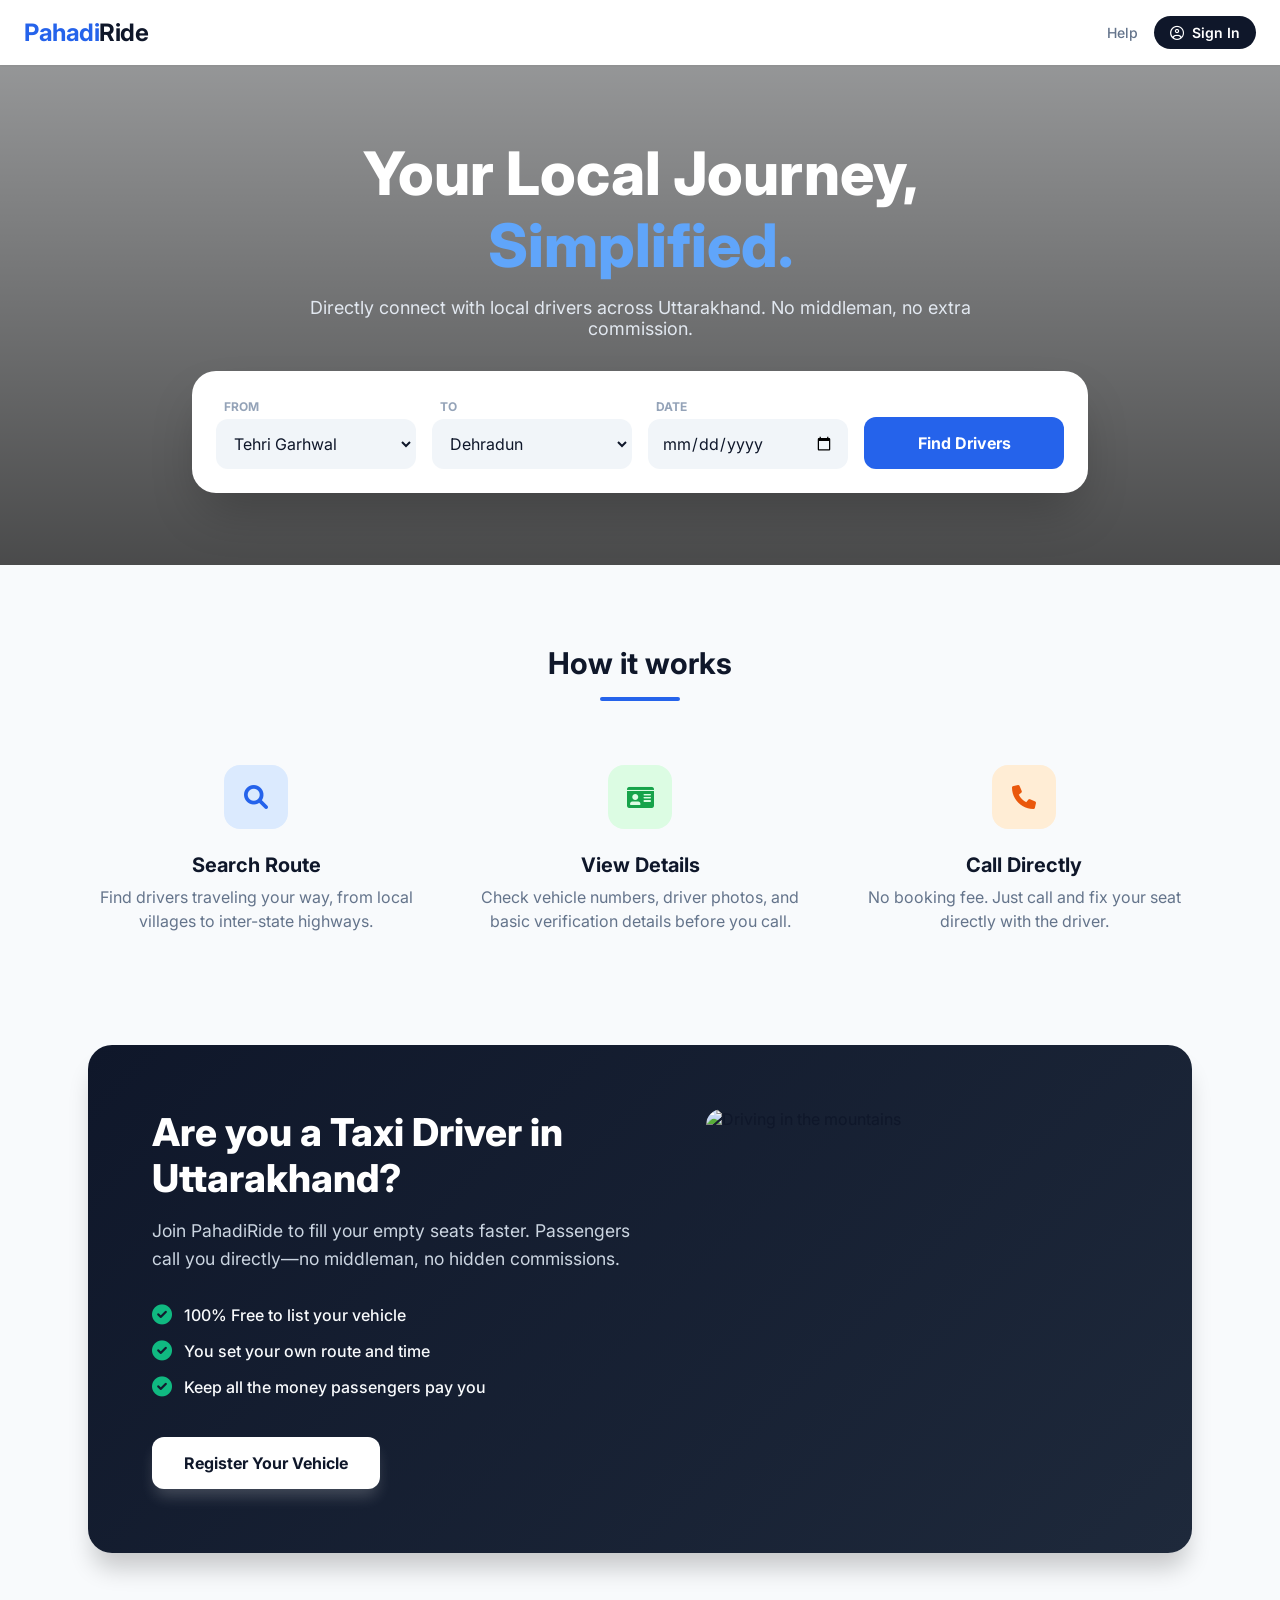
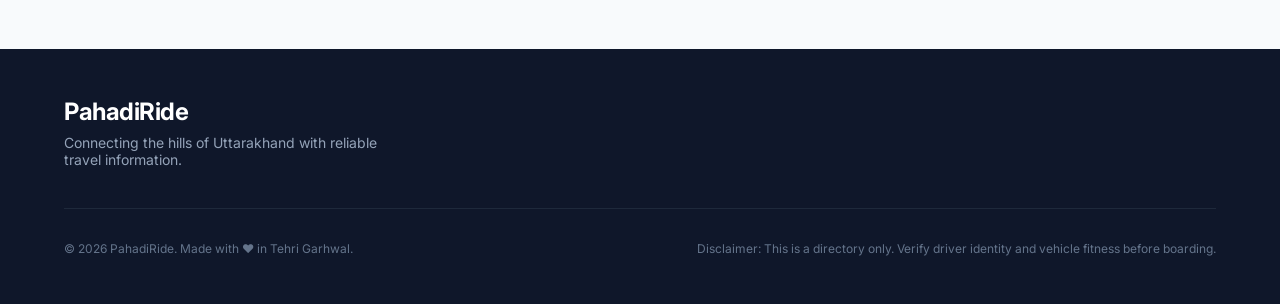
==== index.html @ 7ced111c "Fix HTML encoding issues in index.html" ====
<!DOCTYPE html>
<html lang="en">
<head>
    <meta charset="UTF-8">
    <meta name="viewport" content="width=device-width, initial-scale=1.0">
    <title>PahadiRide | Uttarakhand Local Taxi Directory</title>
    <link rel="stylesheet" href="style.css">
    <link href="https://cdnjs.cloudflare.com/ajax/libs/font-awesome/6.0.0/css/all.min.css" rel="stylesheet">
    <link rel="manifest" href="manifest.json">
<meta name="theme-color" content="#2563eb">
    <script src="script.js" defer></script>
</head>
<body>

    <nav class="navbar">
        <div class="logo">Pahadi<span>Ride</span></div>
        <div class="nav-links">
            <a href="help.html" class="help-link">Help</a>
            <button class="sign-in-btn" onclick="window.location.href='signin.html'">
    <i class="fa-regular fa-user-circle"></i> Sign In
</button>
        </div>
    </nav>

    <header class="hero">
        <div class="hero-overlay"></div>
        <div class="hero-content">
            <h1>Your Local Journey, <br><span class="highlight">Simplified.</span></h1>
            <p>Directly connect with local drivers across Uttarakhand. No middleman, no extra commission.</p>
            
            <form action="search.html" method="GET" class="booking-box">
                <div class="input-group">
                    <label>From</label>
                    <select name="from" required>
                        <option value="Tehri Garhwal">Tehri Garhwal</option>
                        <option value="Dehradun">Dehradun</option>
                        <option value="Rishikesh">Rishikesh</option>
                    </select>
                </div>
                <div class="input-group">
                    <label>To</label>
                    <select name="to" required>
                        <option value="Dehradun">Dehradun</option>
                        <option value="Delhi (NCR)">Delhi (NCR)</option>
                        <option value="Srinagar">Srinagar</option>
                        <option value="Haridwar">Haridwar</option>
                    </select>
                </div>
                <div class="input-group">
                    <label>Date</label>
                    <input type="date" name="date" required>
                </div>
                <button type="submit" class="proceed-btn">Find Drivers</button>
            </form>
        </div>
    </header>

    <section class="how-it-works">
        <div class="section-title">
            <h2>How it works</h2>
            <div class="underline"></div>
        </div>
        <div class="features-grid">
            <div class="feature-card">
                <div class="icon-box icon-blue"><i class="fa-solid fa-magnifying-glass"></i></div>
                <h3>Search Route</h3>
                <p>Find drivers traveling your way, from local villages to inter-state highways.</p>
            </div>
            <div class="feature-card">
                <div class="icon-box icon-green"><i class="fa-solid fa-id-card"></i></div>
                <h3>View Details</h3>
                <p>Check vehicle numbers, driver photos, and basic verification details before you call.</p>
            </div>
            <div class="feature-card">
                <div class="icon-box icon-orange"><i class="fa-solid fa-phone"></i></div>
                <h3>Call Directly</h3>
                <p>No booking fee. Just call and fix your seat directly with the driver.</p>
            </div>
        </div>
    </section>
    <section class="driver-cta">
        <div class="cta-container">
            <div class="cta-content">
                <h2>Are you a Taxi Driver in Uttarakhand?</h2>
                <p>Join PahadiRide to fill your empty seats faster. Passengers call you directly—no middleman, no hidden commissions.</p>
                
                <ul class="cta-benefits">
                    <li><i class="fa-solid fa-circle-check"></i> 100% Free to list your vehicle</li>
                    <li><i class="fa-solid fa-circle-check"></i> You set your own route and time</li>
                    <li><i class="fa-solid fa-circle-check"></i> Keep all the money passengers pay you</li>
                </ul>

                <button class="proceed-btn cta-btn" onclick="window.location.href='signup.html?type=driver'">
                    Register Your Vehicle
                </button>
            </div>
            
            <div class="cta-image-wrapper">
                <img src="bolero.png.jpeg" alt="Driving in the mountains" class="cta-image">
            </div>
        </div>
    </section>

    <footer class="footer">
        <div class="footer-top">
            <div class="footer-brand">
                <div class="logo">PahadiRide</div>
                <p>Connecting the hills of Uttarakhand with reliable travel information.</p>
            </div>
        </div>
        <div class="footer-bottom">
            <p>&copy; 2026 PahadiRide. Made with ❤️ in Tehri Garhwal.</p>
            <p>Disclaimer: This is a directory only. Verify driver identity and vehicle fitness before boarding.</p>
        </div>
    </footer>

</body>
</html>
---- style.css ----
@import url('https://fonts.googleapis.com/css2?family=Inter:wght@400;500;600;700;800&display=swap');

:root {
    --primary-blue: #2563eb;
    --primary-blue-hover: #1d4ed8;
    --text-dark: #0f172a;
    --text-light: #64748b;
    --bg-light: #f8fafc;
    --white: #ffffff;
}

* { margin: 0; padding: 0; box-sizing: border-box; font-family: 'Inter', sans-serif; }
body { background-color: var(--bg-light); color: var(--text-dark); min-height: 100vh; display: flex; flex-direction: column; }
a { text-decoration: none; }

/* NAVBAR */
.navbar { display: flex; justify-content: space-between; align-items: center; padding: 1rem 1.5rem; background-color: var(--white); box-shadow: 0 1px 2px rgba(0,0,0,0.05); position: sticky; top: 0; z-index: 50; }
.logo { font-size: 1.5rem; font-weight: 700; color: var(--primary-blue); letter-spacing: -0.5px; }
.logo span { color: var(--text-dark); }
.nav-links { display: flex; align-items: center; gap: 1rem; }
.help-link { font-size: 0.875rem; font-weight: 500; color: var(--text-light); transition: color 0.3s; }
.help-link:hover { color: var(--primary-blue); }
.sign-in-btn { display: flex; align-items: center; gap: 0.5rem; background-color: var(--text-dark); color: var(--white); padding: 0.5rem 1rem; border-radius: 999px; font-size: 0.875rem; font-weight: 600; border: none; cursor: pointer; }

/* HERO SECTION */
.hero { position: relative; height: 500px; display: flex; align-items: center; justify-content: center; overflow: hidden; background: url('https://images.unsplash.com/photo-1626621341517-bbf3d9990a23?auto=format&fit=crop&q=80&w=1600') center/cover no-repeat; }
.hero-overlay { position: absolute; inset: 0; background: linear-gradient(to bottom, rgba(0,0,0,0.4), rgba(0,0,0,0.7)); }
.hero-content { position: relative; z-index: 10; text-align: center; padding: 0 1.5rem; width: 100%; }
.hero h1 { font-size: clamp(2.5rem, 5vw, 3.75rem); font-weight: 800; color: var(--white); margin-bottom: 1rem; line-height: 1.2; }
.highlight { color: #60a5fa; }
.hero p { font-size: 1.125rem; color: #e2e8f0; max-width: 42rem; margin: 0 auto 2rem auto; }

/* BOOKING BOX */
.booking-box { background: var(--white); padding: 1.5rem; border-radius: 1.5rem; box-shadow: 0 25px 50px -12px rgba(0,0,0,0.25); max-width: 56rem; margin: 0 auto; display: grid; grid-template-columns: 1fr; gap: 1rem; align-items: end; }
@media (min-width: 768px) { .booking-box { grid-template-columns: repeat(4, 1fr); } }
.input-group { text-align: left; }
.input-group label { font-size: 0.75rem; font-weight: 700; text-transform: uppercase; color: #94a3b8; margin-left: 0.5rem; }
.input-group select, .input-group input { width: 100%; margin-top: 0.25rem; padding: 0.75rem; background-color: #f1f5f9; border-radius: 0.75rem; border: 2px solid transparent; font-size: 1rem; color: var(--text-dark); outline: none; }
.input-group select:focus, .input-group input:focus { border-color: var(--primary-blue); }
.proceed-btn { width: 100%; background-color: var(--primary-blue); color: var(--white); height: 52px; border-radius: 0.75rem; font-weight: 700; font-size: 1rem; border: none; cursor: pointer; transition: background-color 0.3s; }
.proceed-btn:hover { background-color: var(--primary-blue-hover); }

/* ABOUT SECTION */
.how-it-works { padding: 5rem 1.5rem; max-width: 72rem; margin: 0 auto; }
.section-title { text-align: center; margin-bottom: 4rem; }
.section-title h2 { font-size: 1.875rem; font-weight: 700; margin-bottom: 1rem; }
.underline { height: 4px; width: 5rem; background-color: var(--primary-blue); margin: 0 auto; border-radius: 999px; }
.features-grid { display: grid; grid-template-columns: 1fr; gap: 3rem; }
@media (min-width: 768px) { .features-grid { grid-template-columns: repeat(3, 1fr); } }
.feature-card { text-align: center; }
.icon-box { width: 4rem; height: 4rem; border-radius: 1rem; display: flex; align-items: center; justify-content: center; margin: 0 auto 1.5rem auto; font-size: 1.5rem; }
.icon-blue { background-color: #dbeafe; color: var(--primary-blue); }
.icon-green { background-color: #dcfce3; color: #16a34a; }
.icon-orange { background-color: #ffedd5; color: #ea580c; }
.feature-card h3 { font-weight: 700; font-size: 1.25rem; margin-bottom: 0.5rem; }
.feature-card p { color: var(--text-light); line-height: 1.5; }

/* FOOTER */
.footer { background-color: var(--text-dark); color: var(--white); padding: 3rem 1.5rem; }
.footer-top { max-width: 72rem; margin: 0 auto; display: flex; flex-direction: column; align-items: center; gap: 2rem; border-bottom: 1px solid #1e293b; padding-bottom: 2.5rem; }
@media (min-width: 768px) { .footer-top { flex-direction: row; justify-content: space-between; } }
.footer-brand .logo { color: var(--white); margin-bottom: 0.5rem; }
.footer-brand p { color: #94a3b8; font-size: 0.875rem; max-width: 20rem; }
.footer-bottom { max-width: 72rem; margin: 2rem auto 0 auto; display: flex; flex-direction: column; text-align: center; gap: 1rem; font-size: 0.75rem; color: #64748b; }
@media (min-width: 768px) { .footer-bottom { flex-direction: row; justify-content: space-between; text-align: left; } }

/* =========================================
   SEARCH PAGE & DRIVER CARDS STYLES
   ========================================= */
.compact-search { background-color: var(--text-dark); padding: 2rem 1.5rem; }
.compact-box { box-shadow: none; padding: 1rem; max-width: 64rem; }
.results-container { max-width: 64rem; margin: 0 auto; padding: 3rem 1.5rem; min-height: 50vh; width: 100%; }
.results-header { margin-bottom: 2rem; }
.results-header h2 { font-size: 1.5rem; font-weight: 700; }
.results-header span { color: var(--text-light); font-weight: 400; font-size: 1.1rem; }
.results-header p { color: var(--text-light); margin-top: 0.25rem; }
.results-grid { display: grid; grid-template-columns: 1fr; gap: 1.5rem; }
@media (min-width: 768px) { .results-grid { grid-template-columns: repeat(2, 1fr); } }

/* DRIVER CARD */
.driver-card { background: var(--white); border-radius: 1rem; border: 1px solid #e2e8f0; overflow: hidden; transition: box-shadow 0.3s, transform 0.3s; }
.driver-card:hover { box-shadow: 0 10px 25px -5px rgba(0,0,0,0.1); transform: translateY(-2px); }
.card-header { padding: 1.25rem; border-bottom: 1px solid #f1f5f9; }
.driver-profile { display: flex; align-items: center; gap: 1rem; }
.driver-avatar { width: 3rem; height: 3rem; background-color: #dbeafe; color: var(--primary-blue); border-radius: 50%; display: flex; align-items: center; justify-content: center; font-size: 1.25rem; }
.driver-avatar.bg-gray { background-color: #f1f5f9; color: #94a3b8; }
.driver-name { font-size: 1.1rem; font-weight: 700; display: flex; align-items: center; gap: 0.5rem; flex-wrap: wrap; }
.badge-verified { font-size: 0.7rem; background-color: #dcfce3; color: #16a34a; padding: 0.2rem 0.5rem; border-radius: 999px; font-weight: 600; display: inline-flex; align-items: center; gap: 0.2rem; }
.driver-vehicle { font-size: 0.85rem; color: var(--text-light); margin-top: 0.2rem; }
.card-body { padding: 1.25rem; background-color: #fafaf9; }
.route-info { position: relative; padding-left: 0.5rem; }
.route-point { display: flex; align-items: center; gap: 0.75rem; font-weight: 500; font-size: 0.95rem; }
.route-line { height: 1.5rem; border-left: 2px dashed #cbd5e1; margin-left: 0.3rem; margin-top: 0.2rem; margin-bottom: 0.2rem; }
.text-blue { color: var(--primary-blue); }
.text-green { color: #16a34a; }
.trip-details { display: flex; gap: 1.5rem; margin-top: 1.25rem; padding-top: 1.25rem; border-top: 1px solid #e2e8f0; font-size: 0.85rem; color: var(--text-light); }
.card-footer { padding: 1.25rem; display: flex; justify-content: space-between; align-items: center; background: var(--white); }
.price { font-size: 0.85rem; color: var(--text-light); }
.price .amount { font-size: 1.25rem; font-weight: 800; color: var(--text-dark); }
.action-buttons { display: flex; gap: 0.5rem; }
.btn-whatsapp, .btn-call { padding: 0.6rem 1rem; border-radius: 0.5rem; font-weight: 600; font-size: 0.85rem; border: none; cursor: pointer; display: flex; align-items: center; gap: 0.4rem; }
.btn-whatsapp { background-color: #25d366; color: white; }
.btn-call { background-color: var(--text-dark); color: white; }
.full-width { width: 100%; justify-content: center; }/* =========================================
   AUTH PAGES (SIGN IN / SIGN UP)
   ========================================= */

.bg-gray {
    background-color: #f1f5f9;
}

.auth-container {
    display: flex;
    align-items: center;
    justify-content: center;
    min-height: calc(100vh - 70px); /* Subtracts navbar height */
    padding: 2rem 1.5rem;
}

.auth-card {
    background: var(--white);
    width: 100%;
    max-width: 28rem;
    padding: 2.5rem;
    border-radius: 1.5rem;
    box-shadow: 0 20px 25px -5px rgba(0, 0, 0, 0.1), 0 8px 10px -6px rgba(0, 0, 0, 0.1);
}

.auth-header {
    text-align: center;
    margin-bottom: 2rem;
}

.auth-header h2 {
    font-size: 1.75rem;
    font-weight: 800;
    color: var(--text-dark);
    margin-bottom: 0.5rem;
}

.auth-header p {
    color: var(--text-light);
    font-size: 0.95rem;
}

.auth-form {
    display: flex;
    flex-direction: column;
    gap: 1.25rem;
}

.auth-form .input-group input {
    background-color: var(--white);
    border: 1px solid #cbd5e1;
    margin-top: 0.5rem;
}

.auth-options {
    display: flex;
    justify-content: space-between;
    align-items: center;
    font-size: 0.85rem;
    margin-top: -0.5rem;
}

.remember-me {
    display: flex;
    align-items: center;
    gap: 0.5rem;
    color: var(--text-light);
    cursor: pointer;
}

.forgot-password {
    color: var(--primary-blue);
    font-weight: 600;
    transition: color 0.2s;
}

.forgot-password:hover {
    color: var(--primary-blue-hover);
}

.auth-btn {
    margin-top: 1rem;
}

.auth-footer {
    margin-top: 2rem;
    text-align: center;
    font-size: 0.9rem;
    color: var(--text-light);
}

.auth-footer a {
    color: var(--primary-blue);
    font-weight: 700;
    margin-left: 0.25rem;
}/* =========================================
   DRIVER DASHBOARD STYLES
   ========================================= */

.dashboard-container {
    max-width: 48rem;
    margin: 0 auto;
    padding: 2rem 1.5rem;
    min-height: calc(100vh - 70px);
}

.dashboard-header {
    margin-bottom: 2rem;
}

.dashboard-profile {
    margin-bottom: 1.5rem;
}

/* Status Card & Toggle Switch */
.status-card {
    background: var(--white);
    padding: 1.25rem;
    border-radius: 1rem;
    display: flex;
    justify-content: space-between;
    align-items: center;
    border: 1px solid #e2e8f0;
}

.status-info h3 {
    font-size: 1.1rem;
    font-weight: 800;
    margin-bottom: 0.2rem;
}

.status-info p {
    font-size: 0.85rem;
    color: var(--text-light);
}

/* The Switch CSS */
.switch {
    position: relative;
    display: inline-block;
    width: 60px;
    height: 34px;
}
.switch input { opacity: 0; width: 0; height: 0; }
.slider {
    position: absolute; cursor: pointer;
    top: 0; left: 0; right: 0; bottom: 0;
    background-color: #cbd5e1;
    transition: .4s;
}
.slider:before {
    position: absolute; content: "";
    height: 26px; width: 26px;
    left: 4px; bottom: 4px;
    background-color: white;
    transition: .4s;
}
input:checked + .slider { background-color: #16a34a; }
input:focus + .slider { box-shadow: 0 0 1px #16a34a; }
input:checked + .slider:before { transform: translateX(26px); }
.slider.round { border-radius: 34px; }
.slider.round:before { border-radius: 50%; }

/* Dashboard Form Card */
.dashboard-card {
    background: var(--white);
    border-radius: 1rem;
    border: 1px solid #e2e8f0;
    overflow: hidden;
}

.dashboard-form {
    display: flex;
    flex-direction: column;
    gap: 1.25rem;
}

.form-row {
    display: grid;
    grid-template-columns: 1fr;
    gap: 1.25rem;
}

@media (min-width: 768px) {
    .form-row {
        grid-template-columns: 1fr 1fr;
    }
}

.dashboard-form .input-group input,
.dashboard-form .input-group select {
    background-color: var(--white);
    border: 1px solid #cbd5e1;
}

.update-btn {
    margin-top: 0.5rem;
}

/* Success Toast */
.success-toast {
    background-color: #dcfce3;
    color: #16a34a;
    padding: 1rem;
    border-radius: 0.75rem;
    font-weight: 600;
    display: flex;
    align-items: center;
    gap: 0.5rem;
    font-size: 0.9rem;
    border: 1px solid #bbf7d0;
}/* =========================================
   DRIVER CALL TO ACTION (CTA) SECTION
   ========================================= */

.driver-cta {
    padding: 2rem 1.5rem 6rem 1.5rem;
    max-width: 72rem;
    margin: 0 auto;
}

.cta-container {
    background: linear-gradient(135deg, var(--text-dark), #1e293b);
    border-radius: 1.5rem;
    padding: 3rem 2rem;
    display: grid;
    grid-template-columns: 1fr;
    gap: 3rem;
    align-items: center;
    box-shadow: 0 20px 25px -5px rgba(0, 0, 0, 0.2);
}

@media (min-width: 768px) {
    .cta-container {
        grid-template-columns: 1.2fr 1fr;
        padding: 4rem;
    }
}

.cta-content {
    color: var(--white);
}

.cta-content h2 {
    font-size: clamp(1.8rem, 3vw, 2.5rem);
    font-weight: 800;
    margin-bottom: 1rem;
    line-height: 1.2;
}

.cta-content p {
    color: #cbd5e1;
    font-size: 1.1rem;
    margin-bottom: 2rem;
    line-height: 1.6;
}

.cta-benefits {
    list-style: none;
    margin-bottom: 2.5rem;
}

.cta-benefits li {
    display: flex;
    align-items: center;
    gap: 0.75rem;
    margin-bottom: 1rem;
    font-weight: 500;
    color: #f8fafc;
}

.cta-benefits li i {
    color: #10b981; /* Green checkmark */
    font-size: 1.25rem;
}

.cta-btn {
    width: auto;
    padding: 0 2rem;
    background-color: var(--white);
    color: var(--text-dark);
    box-shadow: 0 10px 15px -3px rgba(255, 255, 255, 0.2);
}

.cta-btn:hover {
    background-color: #f1f5f9;
}

.cta-image-wrapper {
    border-radius: 1rem;
    overflow: hidden;
    height: 100%;
    min-height: 250px;
}

.cta-image {
    width: 100%;
    height: 100%;
    object-fit: cover;
    display: block;
}/* =========================================
   SIGN UP PAGE SPECIFIC STYLES
   ========================================= */

.signup-card {
    max-width: 36rem; /* Slightly wider than the sign-in card */
}

.form-section-title {
    font-size: 0.85rem;
    font-weight: 800;
    text-transform: uppercase;
    color: var(--primary-blue);
    margin-top: 1rem;
    margin-bottom: -0.5rem;
    border-bottom: 1px solid #e2e8f0;
    padding-bottom: 0.25rem;
}/* =========================================
   ACCOUNT CREATION STYLES (TOGGLE)
   ========================================= */

.account-type-toggle {
    display: flex;
    gap: 1rem;
    margin-bottom: 1.5rem;
}

.type-btn {
    flex: 1;
    padding: 0.85rem;
    background: var(--bg-light);
    border: 2px solid transparent;
    border-radius: 0.75rem;
    font-weight: 600;
    font-size: 0.95rem;
    color: var(--text-light);
    cursor: pointer;
    display: flex;
    align-items: center;
    justify-content: center;
    gap: 0.5rem;
    transition: all 0.3s ease;
}

.type-btn i {
    font-size: 1.1rem;
}

.type-btn:hover {
    background: #e2e8f0;
}

.type-btn.active {
    background: #dbeafe;
    color: var(--primary-blue);
    border-color: var(--primary-blue);
    box-shadow: 0 4px 6px -1px rgba(37, 99, 235, 0.1);
}

.driver-extra-fields {
    display: none; /* Hidden via CSS initially */
    flex-direction: column;
    gap: 1.25rem;
    margin-top: 0.5rem;
    padding-top: 1.5rem;
    border-top: 1px dashed #cbd5e1;
}/* =========================================
   HELP & FAQ SECTION STYLES
   ========================================= */

.help-container {
    max-width: 48rem;
    margin: 0 auto;
    padding: 3rem 1.5rem;
    min-height: calc(100vh - 70px);
}

.help-header {
    text-align: center;
    margin-bottom: 3rem;
}

.help-header h1 {
    font-size: 2rem;
    font-weight: 800;
    color: var(--text-dark);
    margin-bottom: 0.5rem;
}

.help-header p {
    color: var(--text-light);
    font-size: 1.1rem;
}

.faq-section {
    margin-bottom: 3rem;
}

.faq-category {
    display: flex;
    align-items: center;
    gap: 1rem;
    margin-bottom: 1.5rem;
}

.faq-category h2 {
    font-size: 1.5rem;
    font-weight: 700;
}

.mt-2 {
    margin-top: 2rem;
}

/* Accordion Styles */
.faq-list {
    display: flex;
    flex-direction: column;
    gap: 1rem;
}

.faq-item {
    background: var(--white);
    border: 1px solid #cbd5e1;
    border-radius: 1rem;
    overflow: hidden;
    transition: all 0.3s ease;
}

.faq-item[open] {
    border-color: var(--primary-blue);
    box-shadow: 0 4px 6px -1px rgba(37, 99, 235, 0.1);
}

.faq-item summary {
    padding: 1.25rem;
    font-weight: 600;
    font-size: 1.05rem;
    cursor: pointer;
    list-style: none; /* Hides default arrow in some browsers */
    display: flex;
    justify-content: space-between;
    align-items: center;
}

/* Custom Arrow for the dropdown */
.faq-item summary::after {
    content: '\f078'; /* FontAwesome down arrow */
    font-family: 'Font Awesome 6 Free';
    font-weight: 900;
    color: var(--text-light);
    transition: transform 0.3s ease;
}

.faq-item[open] summary::after {
    transform: rotate(180deg);
    color: var(--primary-blue);
}

/* Hiding the default webkit marker */
.faq-item summary::-webkit-details-marker {
    display: none;
}

.faq-answer {
    padding: 0 1.25rem 1.25rem 1.25rem;
    color: var(--text-light);
    line-height: 1.6;
    border-top: 1px dashed #e2e8f0;
    margin-top: 0.5rem;
    padding-top: 1rem;
}

/* Contact Support Box */
.contact-support {
    background: #e0f2fe; /* Light blue */
    padding: 2rem;
    border-radius: 1.5rem;
    text-align: center;
    margin-top: 4rem;
}

.contact-support h3 {
    font-size: 1.25rem;
    font-weight: 700;
    color: #0369a1; /* Dark blue */
    margin-bottom: 0.5rem;
}

.contact-support p {
    color: #0c4a6e;
    margin-bottom: 1.5rem;
}

.support-btn {
    width: auto;
    padding: 0 2rem;
    background-color: #25d366; /* WhatsApp Green */
    box-shadow: 0 10px 15px -3px rgba(37, 211, 102, 0.3);
}

.support-btn:hover {
    background-color: #1ebc59;
}/* =========================================
   MOBILE OPTIMIZATION (SMARTPHONES)
   ========================================= */

@media (max-width: 768px) {
    /* 1. Navbar Adjustments - Prevent squishing */
    .navbar {
        padding: 1rem;
        flex-wrap: wrap; /* Allows the menu to drop below the logo */
    }
    .nav-links {
        width: 100%;
        justify-content: space-between;
        margin-top: 0.75rem;
        padding-top: 0.75rem;
        border-top: 1px solid #f1f5f9;
    }

    /* 2. Hero Section - Fit the screen better */
    .hero {
        height: auto;
        min-height: 85vh;
        padding: 2rem 0;
    }
    .hero h1 {
        font-size: 2.2rem;
        margin-top: 1rem;
    }
    .hero p {
        font-size: 1rem;
        margin-bottom: 1.5rem;
    }
    
    /* 3. Booking Box - Bigger touch targets for thumbs */
    .booking-box {
        padding: 1.25rem;
        gap: 0.75rem;
        border-radius: 1rem;
    }
    .input-group select, 
    .input-group input {
        padding: 0.85rem;
        font-size: 16px; /* 16px prevents mobile browsers from auto-zooming */
    }
    
    /* 4. Auth & Dashboard Cards - Add breathing room */
    .auth-card, .dashboard-container, .help-container {
        padding: 1.5rem;
        border-radius: 1rem;
    }
    
    /* 5. Driver Cards - Stack buttons side-by-side perfectly */
    .card-footer {
        flex-direction: column;
        gap: 1rem;
        align-items: flex-start;
    }
    .action-buttons {
        width: 100%;
        display: grid;
        grid-template-columns: 1fr 1fr;
    }
    .btn-whatsapp, .btn-call {
        justify-content: center;
        padding: 0.75rem;
    }
    
    /* 6. Driver CTA Banner - Center align on small screens */
    .cta-container {
        padding: 2rem 1.5rem;
        text-align: center;
    }
    .cta-benefits li {
        justify-content: center;
    }
    .cta-btn {
        width: 100%;
    }
}
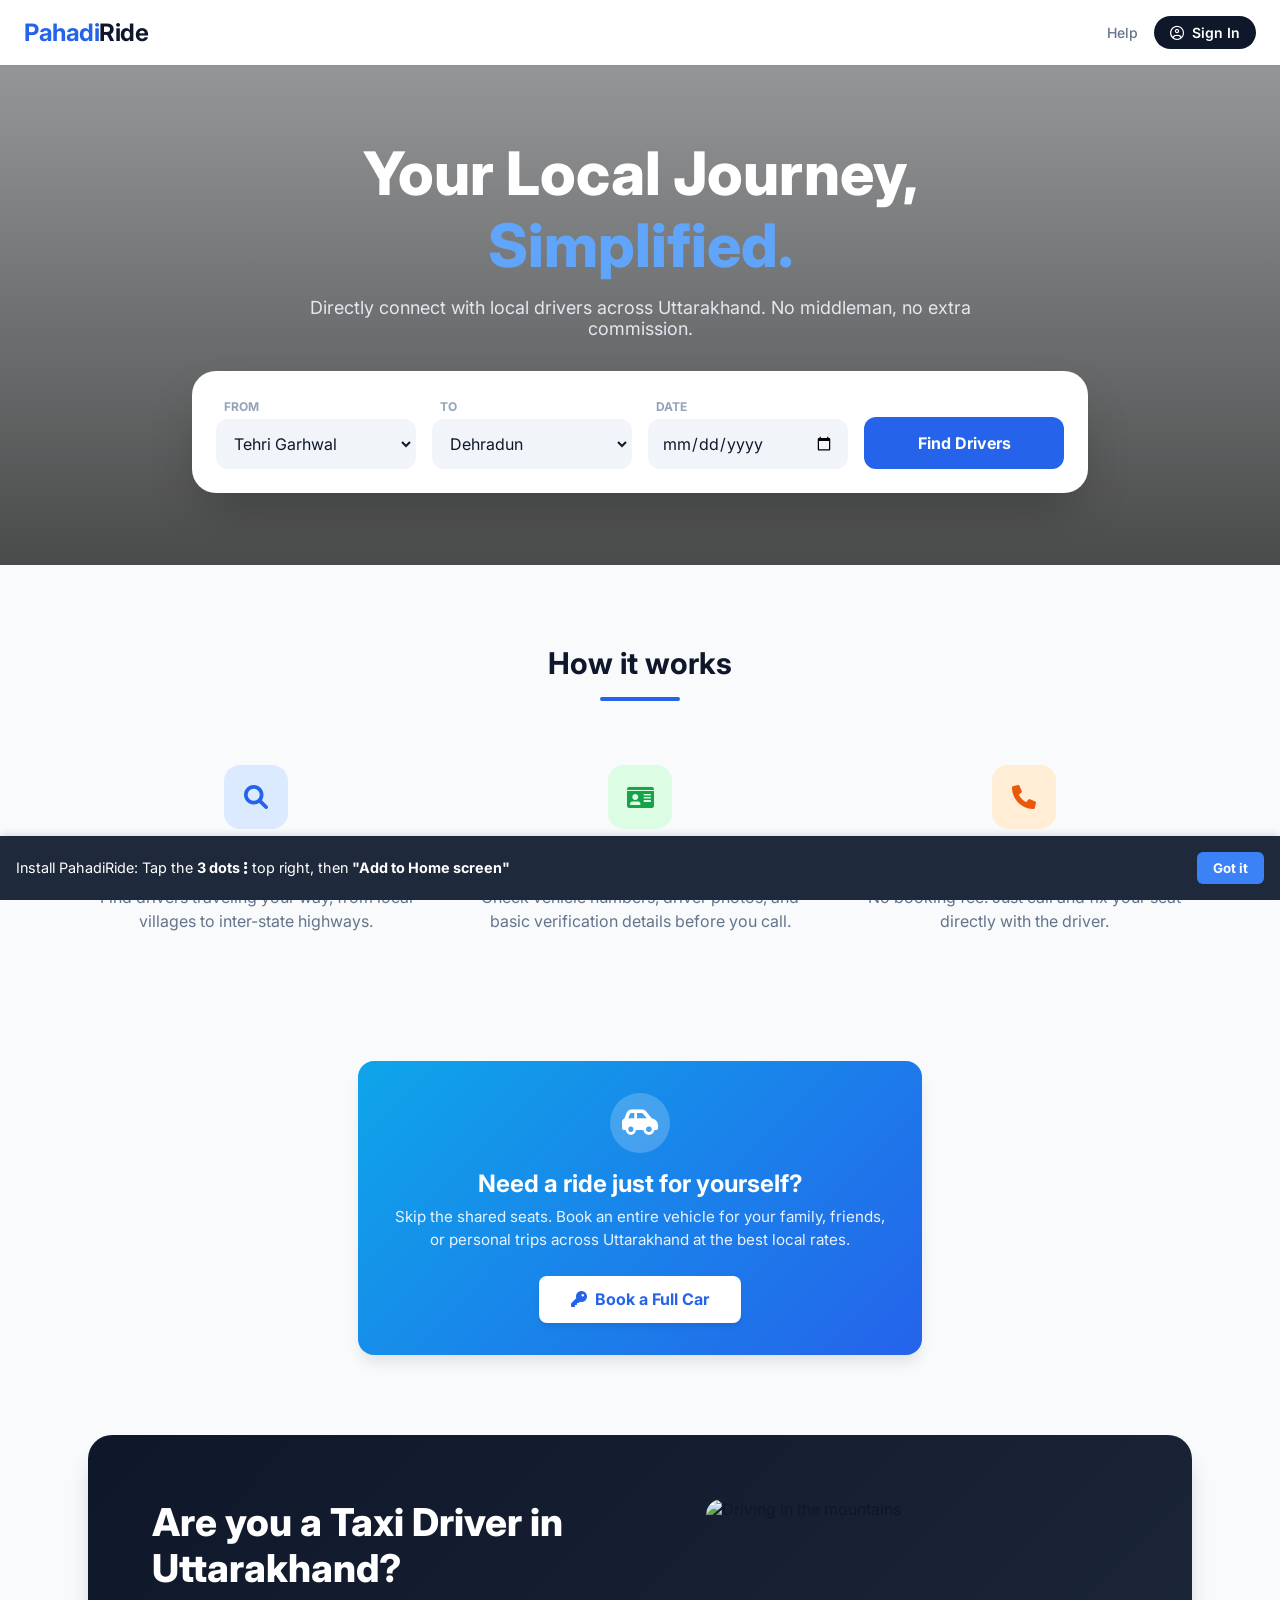
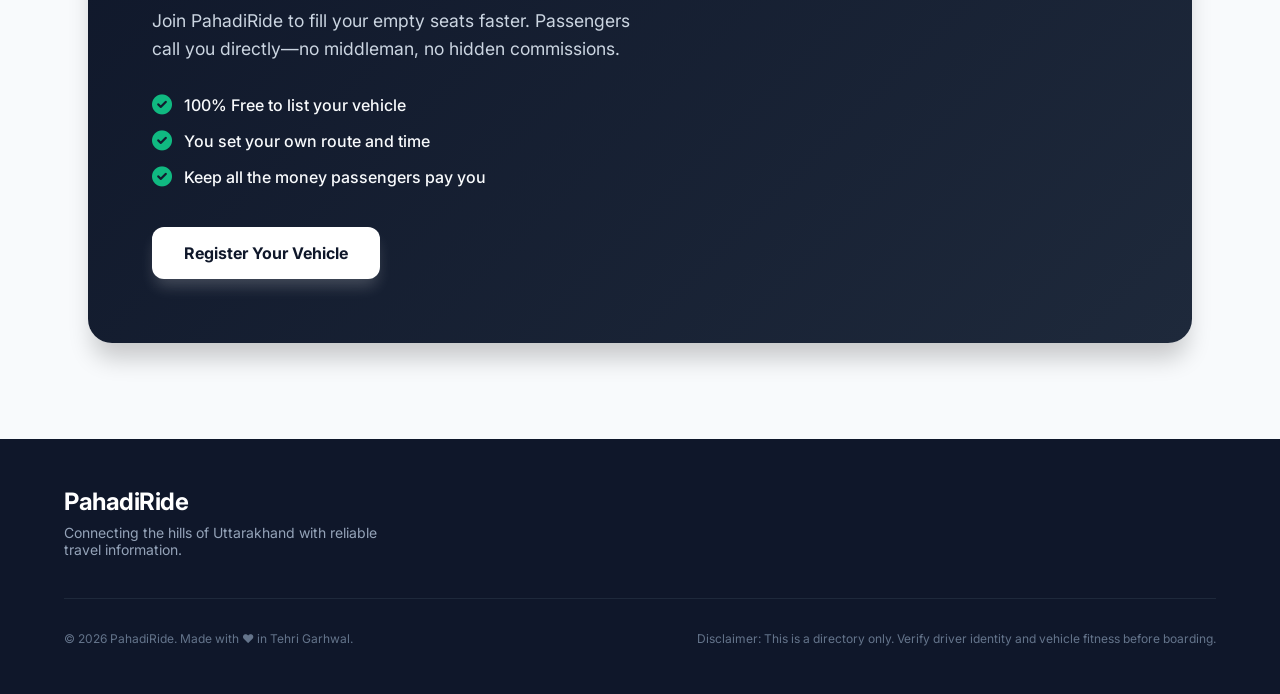
==== commit e48bf4da: "Add files via upload" ====
--- a/index.html
+++ b/index.html
@@ -29,23 +29,35 @@
             <p>Directly connect with local drivers across Uttarakhand. No middleman, no extra commission.</p>
             
             <form action="search.html" method="GET" class="booking-box">
-                <div class="input-group">
-                    <label>From</label>
-                    <select name="from" required>
-                        <option value="Tehri Garhwal">Tehri Garhwal</option>
-                        <option value="Dehradun">Dehradun</option>
-                        <option value="Rishikesh">Rishikesh</option>
-                    </select>
-                </div>
-                <div class="input-group">
-                    <label>To</label>
-                    <select name="to" required>
-                        <option value="Dehradun">Dehradun</option>
-                        <option value="Delhi (NCR)">Delhi (NCR)</option>
-                        <option value="Srinagar">Srinagar</option>
-                        <option value="Haridwar">Haridwar</option>
-                    </select>
-                </div>
+               <div class="input-group">
+    <label>From</label>
+    <select id="search-from">
+        <option value="Tehri Garhwal">Tehri Garhwal</option>
+        <option value="Dehradun">Dehradun</option>
+        <option value="Rishikesh">Rishikesh</option>
+        <option value="Srinagar">Srinagar</option>
+        <option value="Devprayag">Devprayag</option>
+        <option value="Chamba">Chamba</option>
+        <option value="Uttarkashi">Uttarkashi</option>
+        <option value="Delhi (NCR)">Delhi (NCR)</option>
+        <option value="Anywhere">Anywhere (All Uttarakhand)</option>
+    </select>
+</div>
+
+<div class="input-group">
+    <label>To</label>
+    <select id="search-to">
+        <option value="Tehri Garhwal">Tehri Garhwal</option>
+        <option value="Dehradun" selected>Dehradun</option>
+        <option value="Rishikesh">Rishikesh</option>
+        <option value="Srinagar">Srinagar</option>
+        <option value="Devprayag">Devprayag</option>
+        <option value="Chamba">Chamba</option>
+        <option value="Uttarkashi">Uttarkashi</option>
+        <option value="Delhi (NCR)">Delhi (NCR)</option>
+        <option value="Anywhere">Anywhere (All Uttarakhand)</option>
+    </select>
+</div>
                 <div class="input-group">
                     <label>Date</label>
                     <input type="date" name="date" required>
@@ -76,6 +88,25 @@
                 <h3>Call Directly</h3>
                 <p>No booking fee. Just call and fix your seat directly with the driver.</p>
             </div>
+        </div>
+    </section>
+    <section style="margin: 3rem auto; max-width: 800px; padding: 0 1rem;">
+        <div style="background: linear-gradient(135deg, #0ea5e9, #2563eb); border-radius: 1rem; padding: 2rem; color: white; display: flex; flex-direction: column; align-items: center; text-align: center; box-shadow: 0 10px 15px -3px rgba(0, 0, 0, 0.1);">
+            
+            <div style="background: rgba(255, 255, 255, 0.2); width: 60px; height: 60px; display: flex; justify-content: center; align-items: center; border-radius: 50%; margin-bottom: 1rem;">
+                <i class="fa-solid fa-car-side" style="font-size: 1.8rem;"></i>
+            </div>
+            
+            <h2 style="font-size: 1.5rem; margin-bottom: 0.5rem;">Need a ride just for yourself?</h2>
+            
+            <p style="margin-bottom: 1.5rem; font-size: 0.95rem; opacity: 0.9; max-width: 500px; line-height: 1.5;">
+                Skip the shared seats. Book an entire vehicle for your family, friends, or personal trips across Uttarakhand at the best local rates.
+            </p>
+            
+            <button onclick="window.location.href='full-car.html'" style="background: white; color: #2563eb; border: none; padding: 0.85rem 2rem; border-radius: 0.5rem; font-weight: 700; font-size: 1rem; cursor: pointer; display: flex; align-items: center; gap: 0.5rem; box-shadow: 0 4px 6px -1px rgba(0, 0, 0, 0.1);">
+                <i class="fa-solid fa-key"></i> Book a Full Car
+            </button>
+            
         </div>
     </section>
     <section class="driver-cta">
@@ -115,4 +146,4 @@
     </footer>
 
 </body>
-</html>
+</html>
--- a/style.css
+++ b/style.css
@@ -683,3 +683,9 @@
         width: 100%;
     }
 }
+#fc-rc:invalid {
+    border: 2px solid #ef4444;
+}
+#fc-rc:valid {
+    border: 2px solid #22c55e;
+}
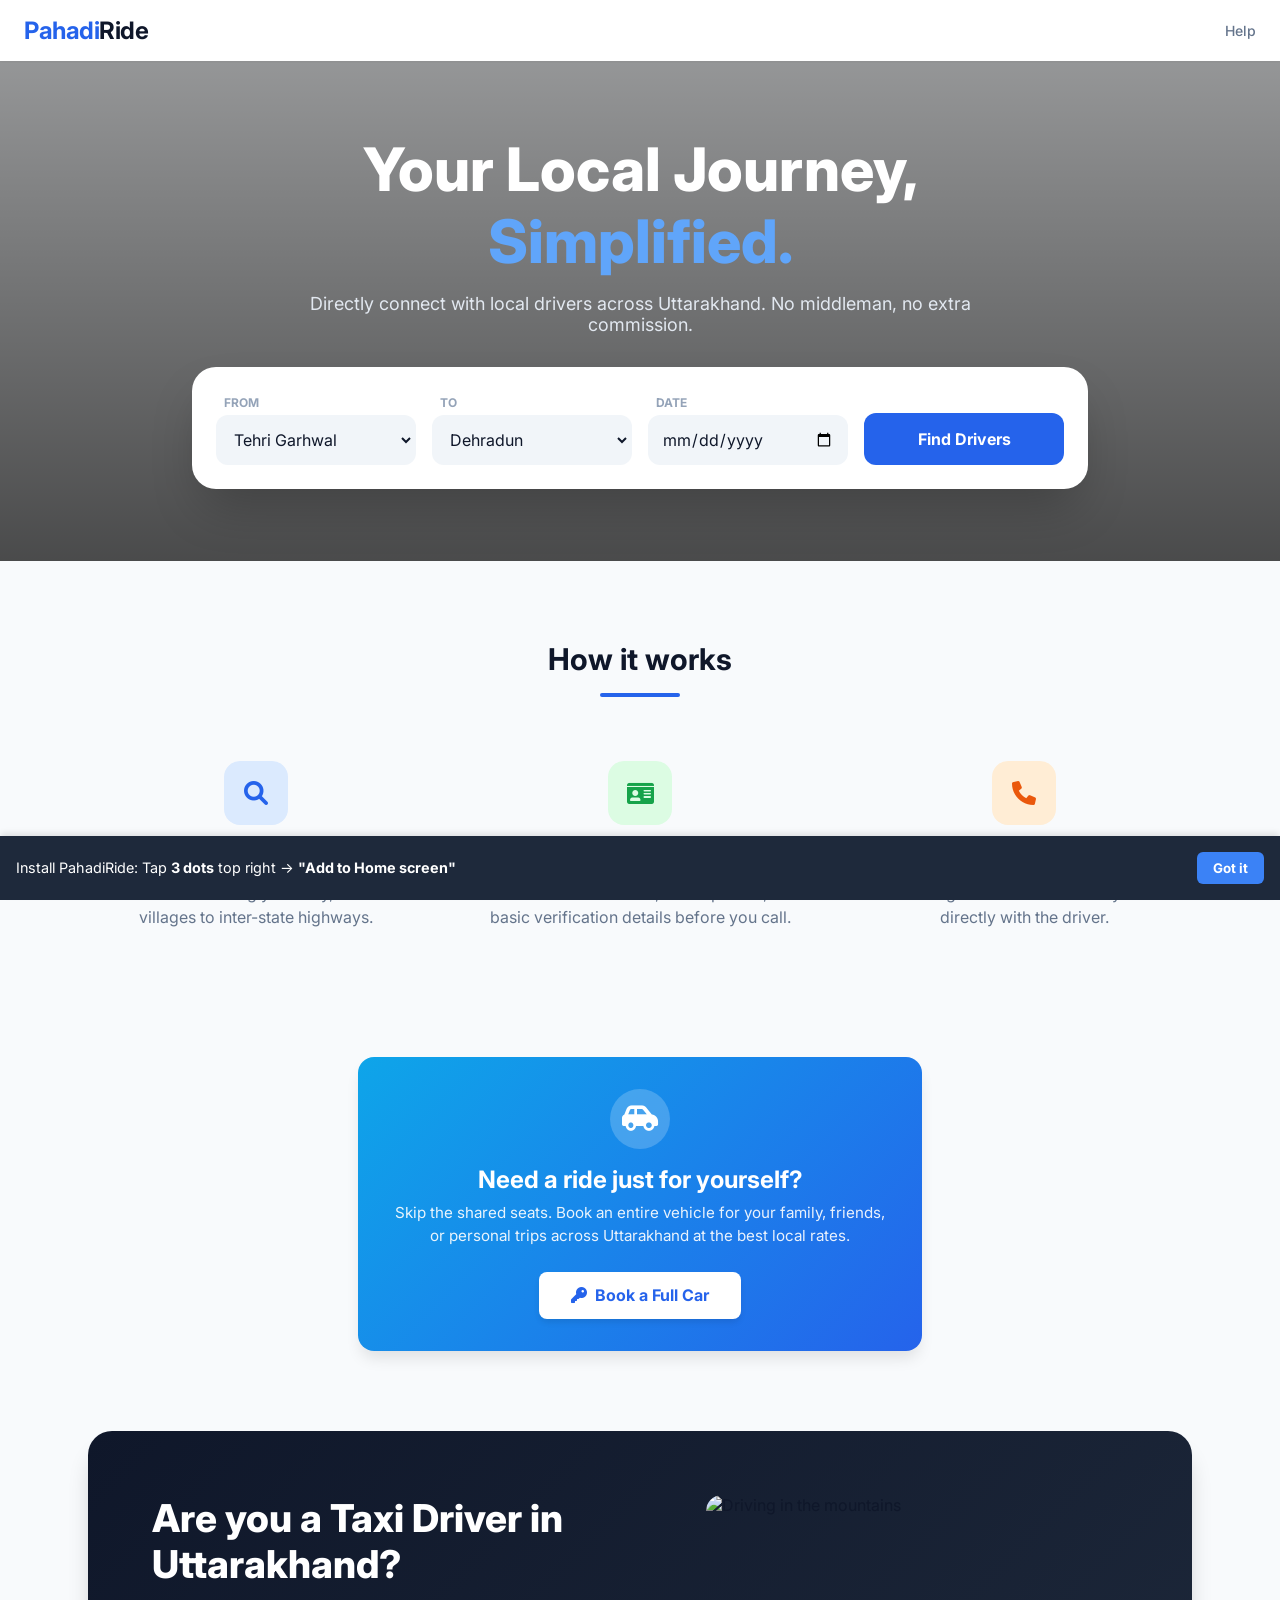
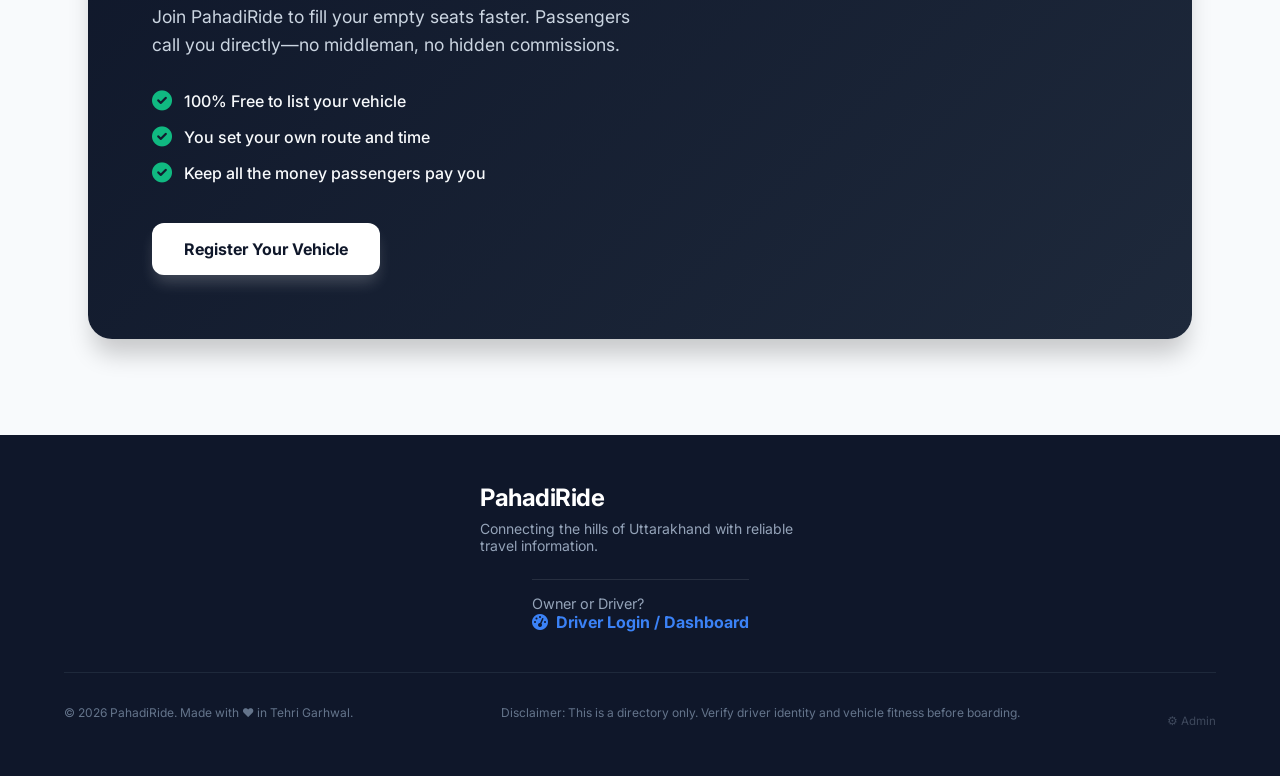
==== commit 056b4f61: "Add files via upload" ====
--- a/index.html
+++ b/index.html
@@ -16,9 +16,7 @@
         <div class="logo">Pahadi<span>Ride</span></div>
         <div class="nav-links">
             <a href="help.html" class="help-link">Help</a>
-            <button class="sign-in-btn" onclick="window.location.href='signin.html'">
-    <i class="fa-regular fa-user-circle"></i> Sign In
-</button>
+           
         </div>
     </nav>
 
@@ -133,17 +131,30 @@
     </section>
 
     <footer class="footer">
-        <div class="footer-top">
-            <div class="footer-brand">
-                <div class="logo">PahadiRide</div>
-                <p>Connecting the hills of Uttarakhand with reliable travel information.</p>
-            </div>
+    <div class="footer-top" style="display: flex; flex-direction: column; gap: 15px;">
+        <div class="footer-brand">
+            <div class="logo">PahadiRide</div>
+            <p>Connecting the hills of Uttarakhand with reliable travel information.</p>
         </div>
-        <div class="footer-bottom">
-            <p>&copy; 2026 PahadiRide. Made with ❤️ in Tehri Garhwal.</p>
-            <p>Disclaimer: This is a directory only. Verify driver identity and vehicle fitness before boarding.</p>
+        
+        <div class="driver-access" style="border-top: 1px solid rgba(255,255,255,0.1); padding-top: 15px; margin-top: 10px;">
+            <p style="font-size: 0.9rem; color: #94a3b8;">Owner or Driver?</p>
+            <a href="signin.html" class="driver-link" style="color: #3b82f6; text-decoration: none; font-weight: bold; display: inline-flex; align-items: center; gap: 8px;">
+                <i class="fa-solid fa-gauge-high"></i> Driver Login / Dashboard
+            </a>
         </div>
-    </footer>
-
+    </div>
+    
+    <div class="footer-bottom">
+        <p>&copy; 2026 PahadiRide. Made with ❤️ in Tehri Garhwal.</p>
+        <p>Disclaimer: This is a directory only. Verify driver identity and vehicle fitness before boarding.</p>
+        <p style="margin-top:8px;">
+            <a href="admin.html" style="color:#94a3b8; font-size:0.72rem; opacity:0.35; text-decoration:none;"
+               onmouseover="this.style.opacity='1'" onmouseout="this.style.opacity='0.35'">
+                ⚙ Admin
+            </a>
+        </p>
+    </div>
+</footer>
 </body>
 </html>
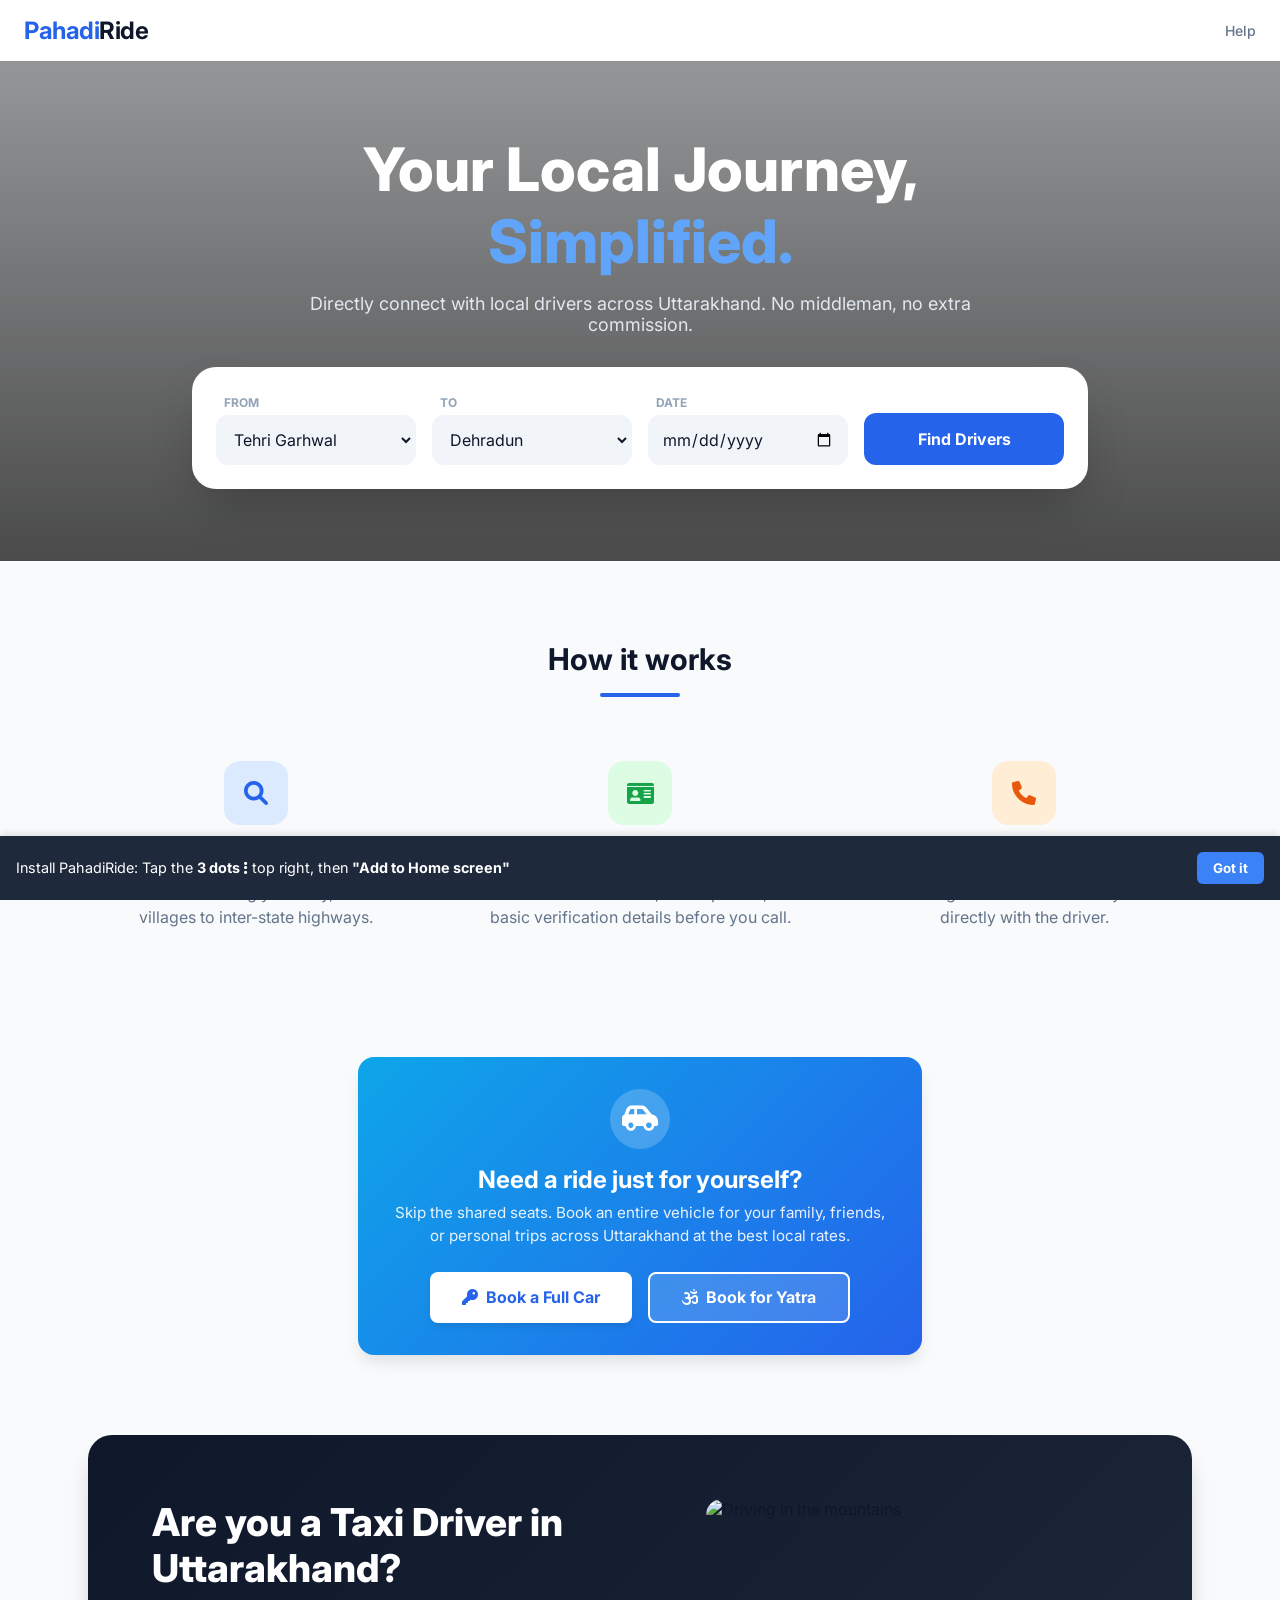
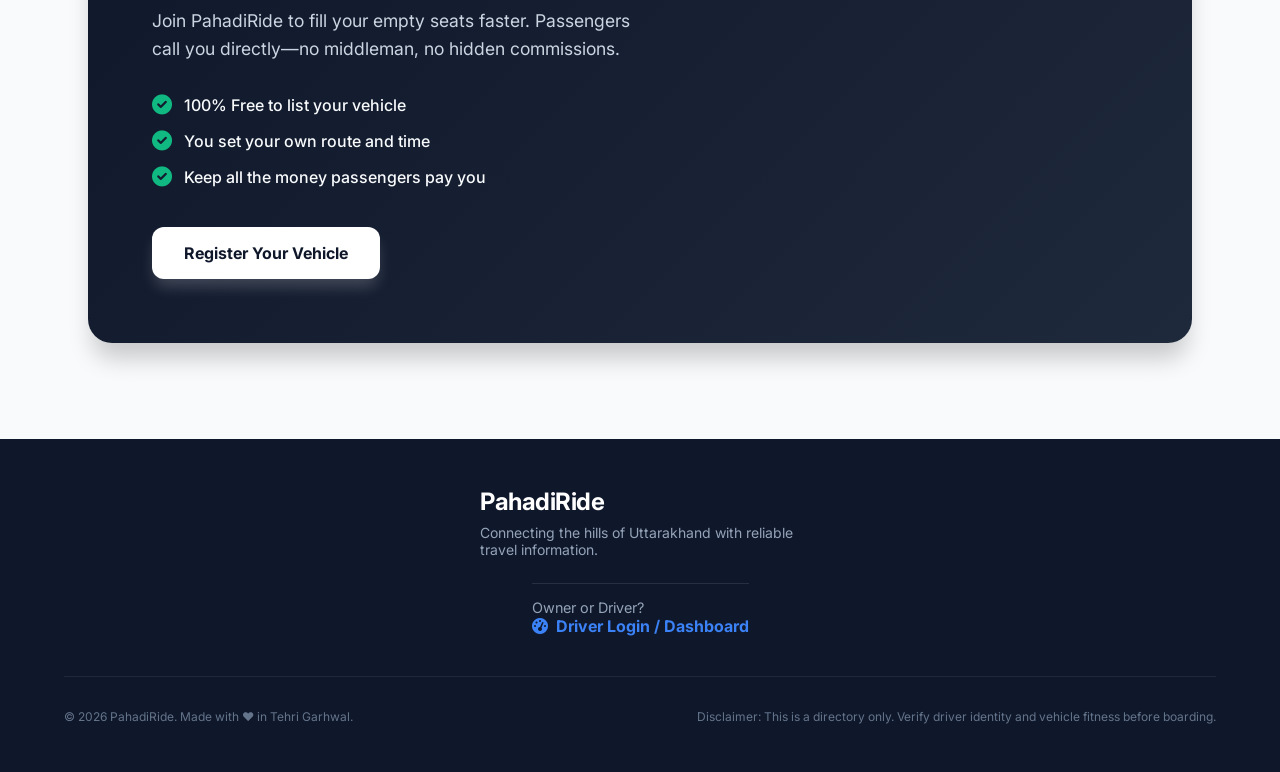
==== commit 24523bef: "Add files via upload" ====
--- a/index.html
+++ b/index.html
@@ -38,7 +38,6 @@
         <option value="Chamba">Chamba</option>
         <option value="Uttarkashi">Uttarkashi</option>
         <option value="Delhi (NCR)">Delhi (NCR)</option>
-        <option value="Anywhere">Anywhere (All Uttarakhand)</option>
     </select>
 </div>
 
@@ -53,7 +52,6 @@
         <option value="Chamba">Chamba</option>
         <option value="Uttarkashi">Uttarkashi</option>
         <option value="Delhi (NCR)">Delhi (NCR)</option>
-        <option value="Anywhere">Anywhere (All Uttarakhand)</option>
     </select>
 </div>
                 <div class="input-group">
@@ -101,9 +99,14 @@
                 Skip the shared seats. Book an entire vehicle for your family, friends, or personal trips across Uttarakhand at the best local rates.
             </p>
             
-            <button onclick="window.location.href='full-car.html'" style="background: white; color: #2563eb; border: none; padding: 0.85rem 2rem; border-radius: 0.5rem; font-weight: 700; font-size: 1rem; cursor: pointer; display: flex; align-items: center; gap: 0.5rem; box-shadow: 0 4px 6px -1px rgba(0, 0, 0, 0.1);">
-                <i class="fa-solid fa-key"></i> Book a Full Car
-            </button>
+            <div style="display:flex; gap:1rem; flex-wrap:wrap; justify-content:center;">
+                <button onclick="window.location.href='full-car.html'" style="background: white; color: #2563eb; border: none; padding: 0.85rem 2rem; border-radius: 0.5rem; font-weight: 700; font-size: 1rem; cursor: pointer; display: flex; align-items: center; gap: 0.5rem; box-shadow: 0 4px 6px -1px rgba(0, 0, 0, 0.1);">
+                    <i class="fa-solid fa-key"></i> Book a Full Car
+                </button>
+                <button onclick="window.location.href='yatra.html'" style="background: rgba(255,255,255,0.15); color: white; border: 2px solid white; padding: 0.85rem 2rem; border-radius: 0.5rem; font-weight: 700; font-size: 1rem; cursor: pointer; display: flex; align-items: center; gap: 0.5rem;">
+                    <i class="fa-solid fa-om"></i> Book for Yatra
+                </button>
+            </div>
             
         </div>
     </section>
@@ -148,12 +151,6 @@
     <div class="footer-bottom">
         <p>&copy; 2026 PahadiRide. Made with ❤️ in Tehri Garhwal.</p>
         <p>Disclaimer: This is a directory only. Verify driver identity and vehicle fitness before boarding.</p>
-        <p style="margin-top:8px;">
-            <a href="admin.html" style="color:#94a3b8; font-size:0.72rem; opacity:0.35; text-decoration:none;"
-               onmouseover="this.style.opacity='1'" onmouseout="this.style.opacity='0.35'">
-                ⚙ Admin
-            </a>
-        </p>
     </div>
 </footer>
 </body>
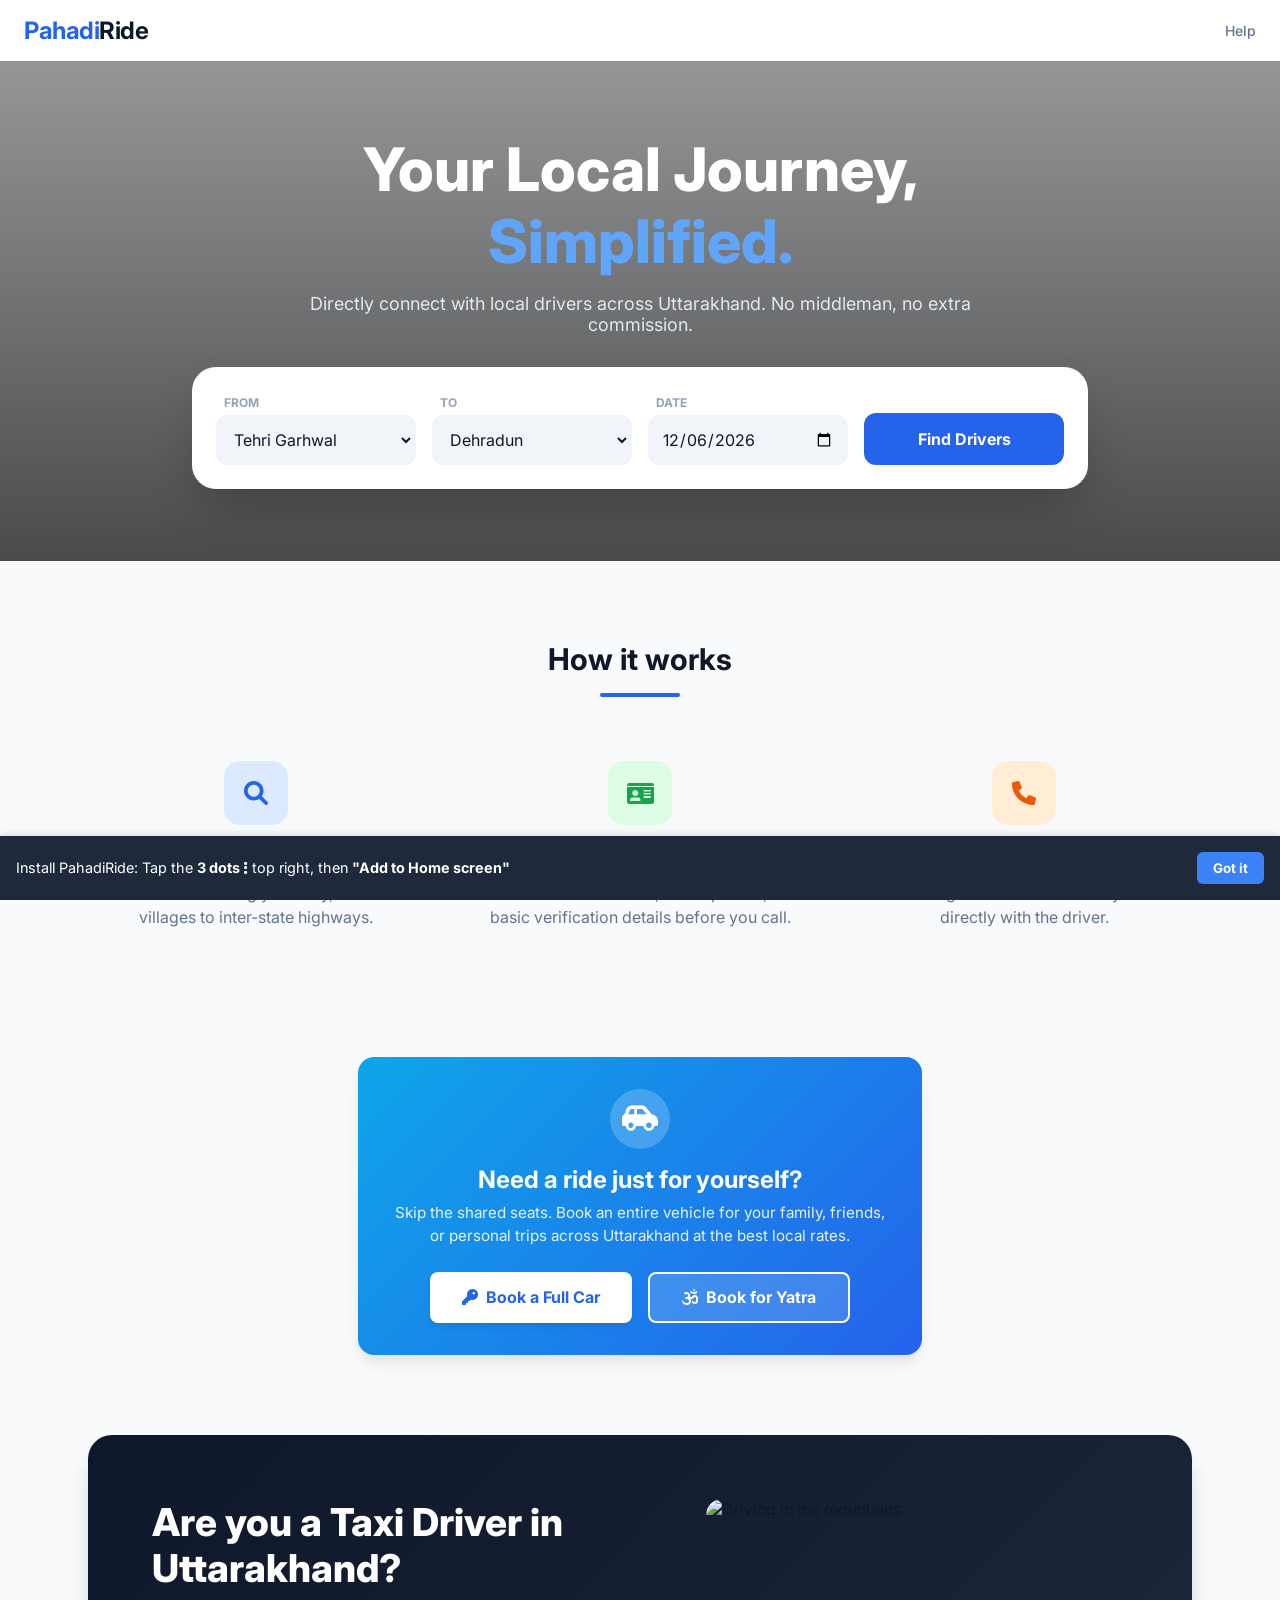
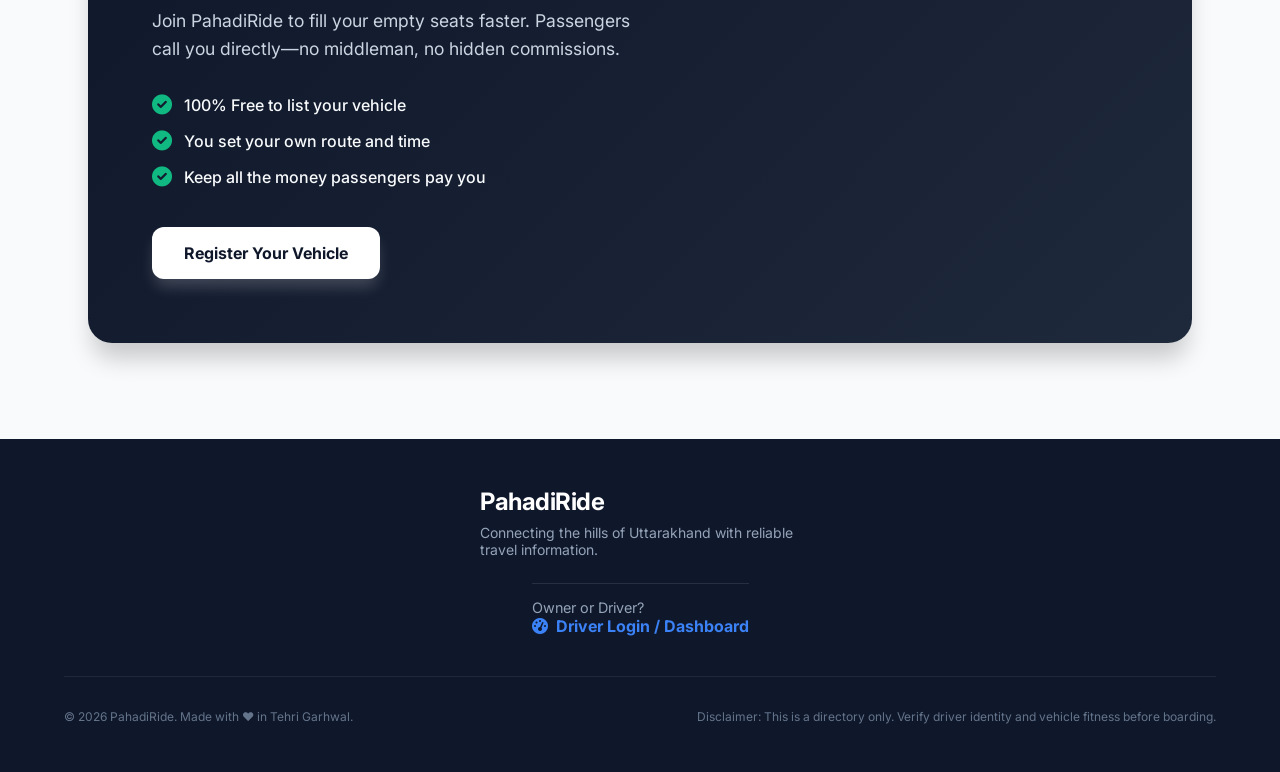
==== commit b86f1a9a: "Refactor index.html with new search form features Updated the HTML structure and added a date input " ====
--- a/index.html
+++ b/index.html
@@ -9,6 +9,13 @@
     <link rel="manifest" href="manifest.json">
 <meta name="theme-color" content="#2563eb">
     <script src="script.js" defer></script>
+<script>
+document.addEventListener('DOMContentLoaded', function() {
+    const today = new Date().toISOString().split('T')[0];
+    const dateInput = document.getElementById('search-date-home');
+    if (dateInput) { dateInput.min = today; dateInput.value = today; }
+});
+</script>
 </head>
 <body>
 
@@ -29,34 +36,122 @@
             <form action="search.html" method="GET" class="booking-box">
                <div class="input-group">
     <label>From</label>
-    <select id="search-from">
-        <option value="Tehri Garhwal">Tehri Garhwal</option>
+    <select id="search-from" name="from">
+        <option value="Almora">Almora</option>
+        <option value="Augustmuni">Augustmuni</option>
+        <option value="Badrinath">Badrinath</option>
+        <option value="Bageshwar">Bageshwar</option>
+        <option value="Barkot">Barkot</option>
+        <option value="Bhimtal">Bhimtal</option>
+        <option value="Chamba">Chamba</option>
+        <option value="Champawat">Champawat</option>
         <option value="Dehradun">Dehradun</option>
+        <option value="Delhi (NCR)">Delhi (NCR)</option>
+        <option value="Devprayag">Devprayag</option>
+        <option value="Dharchula">Dharchula</option>
+        <option value="Doiwala">Doiwala</option>
+        <option value="Gangotri">Gangotri</option>
+        <option value="Ghansali">Ghansali</option>
+        <option value="Gopeshwar">Gopeshwar</option>
+        <option value="Haldwani">Haldwani</option>
+        <option value="Haridwar">Haridwar</option>
+        <option value="Harsil">Harsil</option>
+        <option value="Jaspur">Jaspur</option>
+        <option value="Joshimath">Joshimath</option>
+        <option value="Kaladhungi">Kaladhungi</option>
+        <option value="Karnaprayag">Karnaprayag</option>
+        <option value="Kashipur">Kashipur</option>
+        <option value="Kedarnath">Kedarnath</option>
+        <option value="Khatima">Khatima</option>
+        <option value="Kotdwar">Kotdwar</option>
+        <option value="Laksar">Laksar</option>
+        <option value="Lansdowne">Lansdowne</option>
+        <option value="Lohaghat">Lohaghat</option>
+        <option value="Munsiyari">Munsiyari</option>
+        <option value="Mussoorie">Mussoorie</option>
+        <option value="Nainital">Nainital</option>
+        <option value="Nandprayag">Nandprayag</option>
+        <option value="Narendra Nagar">Narendra Nagar</option>
+        <option value="New Tehri">New Tehri</option>
+        <option value="Pauri">Pauri</option>
+        <option value="Pithoragarh">Pithoragarh</option>
+        <option value="Ramnagar">Ramnagar</option>
+        <option value="Ranikhet">Ranikhet</option>
         <option value="Rishikesh">Rishikesh</option>
+        <option value="Roorkee">Roorkee</option>
+        <option value="Rudraprayag">Rudraprayag</option>
+        <option value="Rudrapur">Rudrapur</option>
+        <option value="Sitarganj">Sitarganj</option>
+        <option value="Someshwar">Someshwar</option>
         <option value="Srinagar">Srinagar</option>
-        <option value="Devprayag">Devprayag</option>
-        <option value="Chamba">Chamba</option>
+        <option value="Tanakpur">Tanakpur</option>
+        <option value="Tehri Garhwal" selected>Tehri Garhwal</option>
+        <option value="Ukhimath">Ukhimath</option>
         <option value="Uttarkashi">Uttarkashi</option>
-        <option value="Delhi (NCR)">Delhi (NCR)</option>
-    </select>
+        <option value="Vikasnagar">Vikasnagar</option>
+        </select>
 </div>
 
 <div class="input-group">
     <label>To</label>
-    <select id="search-to">
+    <select id="search-to" name="to">
+        <option value="Almora">Almora</option>
+        <option value="Augustmuni">Augustmuni</option>
+        <option value="Badrinath">Badrinath</option>
+        <option value="Bageshwar">Bageshwar</option>
+        <option value="Barkot">Barkot</option>
+        <option value="Bhimtal">Bhimtal</option>
+        <option value="Chamba">Chamba</option>
+        <option value="Champawat">Champawat</option>
+        <option value="Dehradun" selected>Dehradun</option>
+        <option value="Delhi (NCR)">Delhi (NCR)</option>
+        <option value="Devprayag">Devprayag</option>
+        <option value="Dharchula">Dharchula</option>
+        <option value="Doiwala">Doiwala</option>
+        <option value="Gangotri">Gangotri</option>
+        <option value="Ghansali">Ghansali</option>
+        <option value="Gopeshwar">Gopeshwar</option>
+        <option value="Haldwani">Haldwani</option>
+        <option value="Haridwar">Haridwar</option>
+        <option value="Harsil">Harsil</option>
+        <option value="Jaspur">Jaspur</option>
+        <option value="Joshimath">Joshimath</option>
+        <option value="Kaladhungi">Kaladhungi</option>
+        <option value="Karnaprayag">Karnaprayag</option>
+        <option value="Kashipur">Kashipur</option>
+        <option value="Kedarnath">Kedarnath</option>
+        <option value="Khatima">Khatima</option>
+        <option value="Kotdwar">Kotdwar</option>
+        <option value="Laksar">Laksar</option>
+        <option value="Lansdowne">Lansdowne</option>
+        <option value="Lohaghat">Lohaghat</option>
+        <option value="Munsiyari">Munsiyari</option>
+        <option value="Mussoorie">Mussoorie</option>
+        <option value="Nainital">Nainital</option>
+        <option value="Nandprayag">Nandprayag</option>
+        <option value="Narendra Nagar">Narendra Nagar</option>
+        <option value="New Tehri">New Tehri</option>
+        <option value="Pauri">Pauri</option>
+        <option value="Pithoragarh">Pithoragarh</option>
+        <option value="Ramnagar">Ramnagar</option>
+        <option value="Ranikhet">Ranikhet</option>
+        <option value="Rishikesh">Rishikesh</option>
+        <option value="Roorkee">Roorkee</option>
+        <option value="Rudraprayag">Rudraprayag</option>
+        <option value="Rudrapur">Rudrapur</option>
+        <option value="Sitarganj">Sitarganj</option>
+        <option value="Someshwar">Someshwar</option>
+        <option value="Srinagar">Srinagar</option>
+        <option value="Tanakpur">Tanakpur</option>
         <option value="Tehri Garhwal">Tehri Garhwal</option>
-        <option value="Dehradun" selected>Dehradun</option>
-        <option value="Rishikesh">Rishikesh</option>
-        <option value="Srinagar">Srinagar</option>
-        <option value="Devprayag">Devprayag</option>
-        <option value="Chamba">Chamba</option>
+        <option value="Ukhimath">Ukhimath</option>
         <option value="Uttarkashi">Uttarkashi</option>
-        <option value="Delhi (NCR)">Delhi (NCR)</option>
-    </select>
+        <option value="Vikasnagar">Vikasnagar</option>
+        </select>
 </div>
                 <div class="input-group">
                     <label>Date</label>
-                    <input type="date" name="date" required>
+                    <input type="date" name="date" id="search-date-home" required>
                 </div>
                 <button type="submit" class="proceed-btn">Find Drivers</button>
             </form>
@@ -154,4 +249,4 @@
     </div>
 </footer>
 </body>
-</html>+</html>
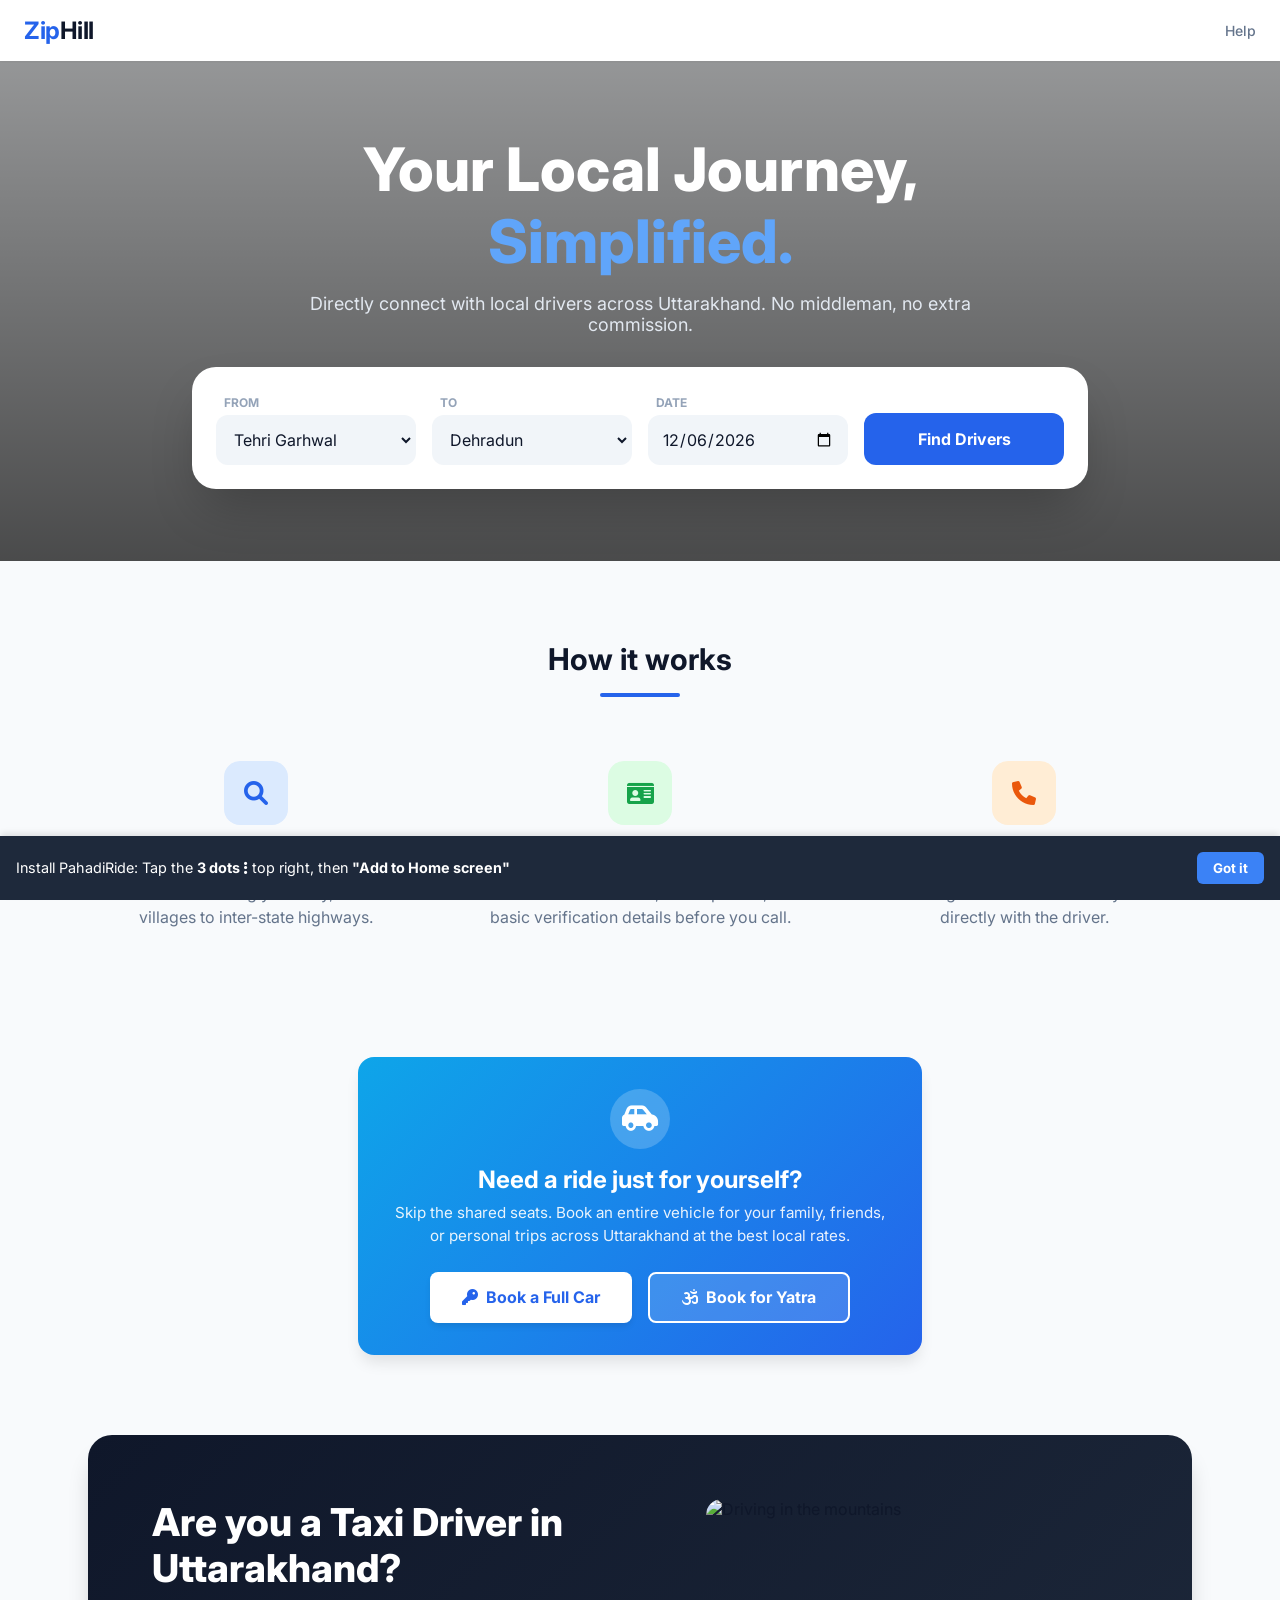
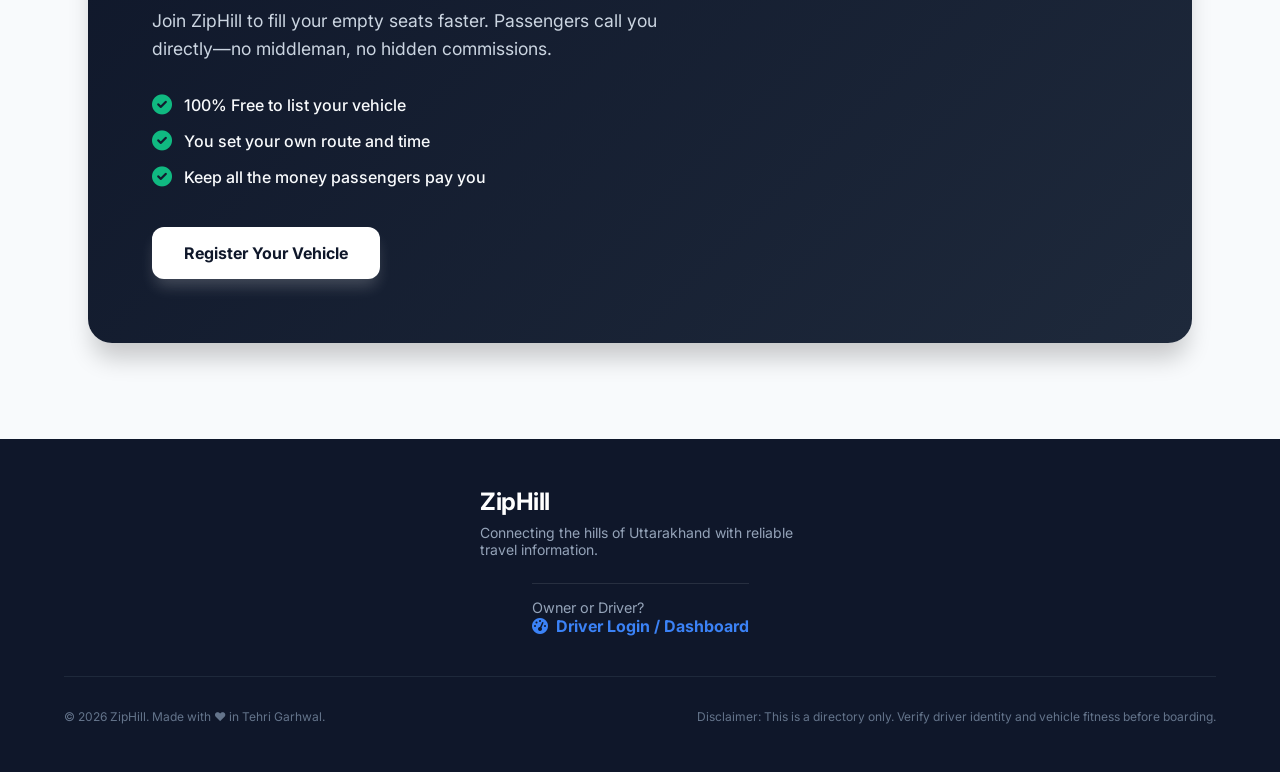
==== commit 7083487f: "Update index.html" ====
--- a/index.html
+++ b/index.html
@@ -1,252 +1,252 @@
-<!DOCTYPE html>
-<html lang="en">
-<head>
-    <meta charset="UTF-8">
-    <meta name="viewport" content="width=device-width, initial-scale=1.0">
-    <title>PahadiRide | Uttarakhand Local Taxi Directory</title>
-    <link rel="stylesheet" href="style.css">
-    <link href="https://cdnjs.cloudflare.com/ajax/libs/font-awesome/6.0.0/css/all.min.css" rel="stylesheet">
-    <link rel="manifest" href="manifest.json">
-<meta name="theme-color" content="#2563eb">
-    <script src="script.js" defer></script>
-<script>
-document.addEventListener('DOMContentLoaded', function() {
-    const today = new Date().toISOString().split('T')[0];
-    const dateInput = document.getElementById('search-date-home');
-    if (dateInput) { dateInput.min = today; dateInput.value = today; }
-});
-</script>
-</head>
-<body>
-
-    <nav class="navbar">
-        <div class="logo">Pahadi<span>Ride</span></div>
-        <div class="nav-links">
-            <a href="help.html" class="help-link">Help</a>
-           
-        </div>
-    </nav>
-
-    <header class="hero">
-        <div class="hero-overlay"></div>
-        <div class="hero-content">
-            <h1>Your Local Journey, <br><span class="highlight">Simplified.</span></h1>
-            <p>Directly connect with local drivers across Uttarakhand. No middleman, no extra commission.</p>
-            
-            <form action="search.html" method="GET" class="booking-box">
-               <div class="input-group">
-    <label>From</label>
-    <select id="search-from" name="from">
-        <option value="Almora">Almora</option>
-        <option value="Augustmuni">Augustmuni</option>
-        <option value="Badrinath">Badrinath</option>
-        <option value="Bageshwar">Bageshwar</option>
-        <option value="Barkot">Barkot</option>
-        <option value="Bhimtal">Bhimtal</option>
-        <option value="Chamba">Chamba</option>
-        <option value="Champawat">Champawat</option>
-        <option value="Dehradun">Dehradun</option>
-        <option value="Delhi (NCR)">Delhi (NCR)</option>
-        <option value="Devprayag">Devprayag</option>
-        <option value="Dharchula">Dharchula</option>
-        <option value="Doiwala">Doiwala</option>
-        <option value="Gangotri">Gangotri</option>
-        <option value="Ghansali">Ghansali</option>
-        <option value="Gopeshwar">Gopeshwar</option>
-        <option value="Haldwani">Haldwani</option>
-        <option value="Haridwar">Haridwar</option>
-        <option value="Harsil">Harsil</option>
-        <option value="Jaspur">Jaspur</option>
-        <option value="Joshimath">Joshimath</option>
-        <option value="Kaladhungi">Kaladhungi</option>
-        <option value="Karnaprayag">Karnaprayag</option>
-        <option value="Kashipur">Kashipur</option>
-        <option value="Kedarnath">Kedarnath</option>
-        <option value="Khatima">Khatima</option>
-        <option value="Kotdwar">Kotdwar</option>
-        <option value="Laksar">Laksar</option>
-        <option value="Lansdowne">Lansdowne</option>
-        <option value="Lohaghat">Lohaghat</option>
-        <option value="Munsiyari">Munsiyari</option>
-        <option value="Mussoorie">Mussoorie</option>
-        <option value="Nainital">Nainital</option>
-        <option value="Nandprayag">Nandprayag</option>
-        <option value="Narendra Nagar">Narendra Nagar</option>
-        <option value="New Tehri">New Tehri</option>
-        <option value="Pauri">Pauri</option>
-        <option value="Pithoragarh">Pithoragarh</option>
-        <option value="Ramnagar">Ramnagar</option>
-        <option value="Ranikhet">Ranikhet</option>
-        <option value="Rishikesh">Rishikesh</option>
-        <option value="Roorkee">Roorkee</option>
-        <option value="Rudraprayag">Rudraprayag</option>
-        <option value="Rudrapur">Rudrapur</option>
-        <option value="Sitarganj">Sitarganj</option>
-        <option value="Someshwar">Someshwar</option>
-        <option value="Srinagar">Srinagar</option>
-        <option value="Tanakpur">Tanakpur</option>
-        <option value="Tehri Garhwal" selected>Tehri Garhwal</option>
-        <option value="Ukhimath">Ukhimath</option>
-        <option value="Uttarkashi">Uttarkashi</option>
-        <option value="Vikasnagar">Vikasnagar</option>
-        </select>
-</div>
-
-<div class="input-group">
-    <label>To</label>
-    <select id="search-to" name="to">
-        <option value="Almora">Almora</option>
-        <option value="Augustmuni">Augustmuni</option>
-        <option value="Badrinath">Badrinath</option>
-        <option value="Bageshwar">Bageshwar</option>
-        <option value="Barkot">Barkot</option>
-        <option value="Bhimtal">Bhimtal</option>
-        <option value="Chamba">Chamba</option>
-        <option value="Champawat">Champawat</option>
-        <option value="Dehradun" selected>Dehradun</option>
-        <option value="Delhi (NCR)">Delhi (NCR)</option>
-        <option value="Devprayag">Devprayag</option>
-        <option value="Dharchula">Dharchula</option>
-        <option value="Doiwala">Doiwala</option>
-        <option value="Gangotri">Gangotri</option>
-        <option value="Ghansali">Ghansali</option>
-        <option value="Gopeshwar">Gopeshwar</option>
-        <option value="Haldwani">Haldwani</option>
-        <option value="Haridwar">Haridwar</option>
-        <option value="Harsil">Harsil</option>
-        <option value="Jaspur">Jaspur</option>
-        <option value="Joshimath">Joshimath</option>
-        <option value="Kaladhungi">Kaladhungi</option>
-        <option value="Karnaprayag">Karnaprayag</option>
-        <option value="Kashipur">Kashipur</option>
-        <option value="Kedarnath">Kedarnath</option>
-        <option value="Khatima">Khatima</option>
-        <option value="Kotdwar">Kotdwar</option>
-        <option value="Laksar">Laksar</option>
-        <option value="Lansdowne">Lansdowne</option>
-        <option value="Lohaghat">Lohaghat</option>
-        <option value="Munsiyari">Munsiyari</option>
-        <option value="Mussoorie">Mussoorie</option>
-        <option value="Nainital">Nainital</option>
-        <option value="Nandprayag">Nandprayag</option>
-        <option value="Narendra Nagar">Narendra Nagar</option>
-        <option value="New Tehri">New Tehri</option>
-        <option value="Pauri">Pauri</option>
-        <option value="Pithoragarh">Pithoragarh</option>
-        <option value="Ramnagar">Ramnagar</option>
-        <option value="Ranikhet">Ranikhet</option>
-        <option value="Rishikesh">Rishikesh</option>
-        <option value="Roorkee">Roorkee</option>
-        <option value="Rudraprayag">Rudraprayag</option>
-        <option value="Rudrapur">Rudrapur</option>
-        <option value="Sitarganj">Sitarganj</option>
-        <option value="Someshwar">Someshwar</option>
-        <option value="Srinagar">Srinagar</option>
-        <option value="Tanakpur">Tanakpur</option>
-        <option value="Tehri Garhwal">Tehri Garhwal</option>
-        <option value="Ukhimath">Ukhimath</option>
-        <option value="Uttarkashi">Uttarkashi</option>
-        <option value="Vikasnagar">Vikasnagar</option>
-        </select>
-</div>
-                <div class="input-group">
-                    <label>Date</label>
-                    <input type="date" name="date" id="search-date-home" required>
-                </div>
-                <button type="submit" class="proceed-btn">Find Drivers</button>
-            </form>
-        </div>
-    </header>
-
-    <section class="how-it-works">
-        <div class="section-title">
-            <h2>How it works</h2>
-            <div class="underline"></div>
-        </div>
-        <div class="features-grid">
-            <div class="feature-card">
-                <div class="icon-box icon-blue"><i class="fa-solid fa-magnifying-glass"></i></div>
-                <h3>Search Route</h3>
-                <p>Find drivers traveling your way, from local villages to inter-state highways.</p>
-            </div>
-            <div class="feature-card">
-                <div class="icon-box icon-green"><i class="fa-solid fa-id-card"></i></div>
-                <h3>View Details</h3>
-                <p>Check vehicle numbers, driver photos, and basic verification details before you call.</p>
-            </div>
-            <div class="feature-card">
-                <div class="icon-box icon-orange"><i class="fa-solid fa-phone"></i></div>
-                <h3>Call Directly</h3>
-                <p>No booking fee. Just call and fix your seat directly with the driver.</p>
-            </div>
-        </div>
-    </section>
-    <section style="margin: 3rem auto; max-width: 800px; padding: 0 1rem;">
-        <div style="background: linear-gradient(135deg, #0ea5e9, #2563eb); border-radius: 1rem; padding: 2rem; color: white; display: flex; flex-direction: column; align-items: center; text-align: center; box-shadow: 0 10px 15px -3px rgba(0, 0, 0, 0.1);">
-            
-            <div style="background: rgba(255, 255, 255, 0.2); width: 60px; height: 60px; display: flex; justify-content: center; align-items: center; border-radius: 50%; margin-bottom: 1rem;">
-                <i class="fa-solid fa-car-side" style="font-size: 1.8rem;"></i>
-            </div>
-            
-            <h2 style="font-size: 1.5rem; margin-bottom: 0.5rem;">Need a ride just for yourself?</h2>
-            
-            <p style="margin-bottom: 1.5rem; font-size: 0.95rem; opacity: 0.9; max-width: 500px; line-height: 1.5;">
-                Skip the shared seats. Book an entire vehicle for your family, friends, or personal trips across Uttarakhand at the best local rates.
-            </p>
-            
-            <div style="display:flex; gap:1rem; flex-wrap:wrap; justify-content:center;">
-                <button onclick="window.location.href='full-car.html'" style="background: white; color: #2563eb; border: none; padding: 0.85rem 2rem; border-radius: 0.5rem; font-weight: 700; font-size: 1rem; cursor: pointer; display: flex; align-items: center; gap: 0.5rem; box-shadow: 0 4px 6px -1px rgba(0, 0, 0, 0.1);">
-                    <i class="fa-solid fa-key"></i> Book a Full Car
-                </button>
-                <button onclick="window.location.href='yatra.html'" style="background: rgba(255,255,255,0.15); color: white; border: 2px solid white; padding: 0.85rem 2rem; border-radius: 0.5rem; font-weight: 700; font-size: 1rem; cursor: pointer; display: flex; align-items: center; gap: 0.5rem;">
-                    <i class="fa-solid fa-om"></i> Book for Yatra
-                </button>
-            </div>
-            
-        </div>
-    </section>
-    <section class="driver-cta">
-        <div class="cta-container">
-            <div class="cta-content">
-                <h2>Are you a Taxi Driver in Uttarakhand?</h2>
-                <p>Join PahadiRide to fill your empty seats faster. Passengers call you directly—no middleman, no hidden commissions.</p>
-                
-                <ul class="cta-benefits">
-                    <li><i class="fa-solid fa-circle-check"></i> 100% Free to list your vehicle</li>
-                    <li><i class="fa-solid fa-circle-check"></i> You set your own route and time</li>
-                    <li><i class="fa-solid fa-circle-check"></i> Keep all the money passengers pay you</li>
-                </ul>
-
-                <button class="proceed-btn cta-btn" onclick="window.location.href='signup.html?type=driver'">
-                    Register Your Vehicle
-                </button>
-            </div>
-            
-            <div class="cta-image-wrapper">
-                <img src="bolero.png.jpeg" alt="Driving in the mountains" class="cta-image">
-            </div>
-        </div>
-    </section>
-
-    <footer class="footer">
-    <div class="footer-top" style="display: flex; flex-direction: column; gap: 15px;">
-        <div class="footer-brand">
-            <div class="logo">PahadiRide</div>
-            <p>Connecting the hills of Uttarakhand with reliable travel information.</p>
-        </div>
-        
-        <div class="driver-access" style="border-top: 1px solid rgba(255,255,255,0.1); padding-top: 15px; margin-top: 10px;">
-            <p style="font-size: 0.9rem; color: #94a3b8;">Owner or Driver?</p>
-            <a href="signin.html" class="driver-link" style="color: #3b82f6; text-decoration: none; font-weight: bold; display: inline-flex; align-items: center; gap: 8px;">
-                <i class="fa-solid fa-gauge-high"></i> Driver Login / Dashboard
-            </a>
-        </div>
-    </div>
-    
-    <div class="footer-bottom">
-        <p>&copy; 2026 PahadiRide. Made with ❤️ in Tehri Garhwal.</p>
-        <p>Disclaimer: This is a directory only. Verify driver identity and vehicle fitness before boarding.</p>
-    </div>
-</footer>
-</body>
-</html>
+<!DOCTYPE html>
+<html lang="en">
+<head>
+    <meta charset="UTF-8">
+    <meta name="viewport" content="width=device-width, initial-scale=1.0">
+    <title>ZipHill | Uttarakhand Local Taxi Directory</title>
+    <link rel="stylesheet" href="style.css">
+    <link href="https://cdnjs.cloudflare.com/ajax/libs/font-awesome/6.0.0/css/all.min.css" rel="stylesheet">
+    <link rel="manifest" href="manifest.json">
+<meta name="theme-color" content="#2563eb">
+    <script src="script.js" defer></script>
+<script>
+document.addEventListener('DOMContentLoaded', function() {
+    const today = new Date().toISOString().split('T')[0];
+    const dateInput = document.getElementById('search-date-home');
+    if (dateInput) { dateInput.min = today; dateInput.value = today; }
+});
+</script>
+</head>
+<body>
+
+    <nav class="navbar">
+        <div class="logo">Zip<span>Hill</span></div>
+        <div class="nav-links">
+            <a href="help.html" class="help-link">Help</a>
+           
+        </div>
+    </nav>
+
+    <header class="hero">
+        <div class="hero-overlay"></div>
+        <div class="hero-content">
+            <h1>Your Local Journey, <br><span class="highlight">Simplified.</span></h1>
+            <p>Directly connect with local drivers across Uttarakhand. No middleman, no extra commission.</p>
+            
+            <form action="search.html" method="GET" class="booking-box">
+               <div class="input-group">
+    <label>From</label>
+    <select id="search-from" name="from">
+        <option value="Almora">Almora</option>
+        <option value="Augustmuni">Augustmuni</option>
+        <option value="Badrinath">Badrinath</option>
+        <option value="Bageshwar">Bageshwar</option>
+        <option value="Barkot">Barkot</option>
+        <option value="Bhimtal">Bhimtal</option>
+        <option value="Chamba">Chamba</option>
+        <option value="Champawat">Champawat</option>
+        <option value="Dehradun">Dehradun</option>
+        <option value="Delhi (NCR)">Delhi (NCR)</option>
+        <option value="Devprayag">Devprayag</option>
+        <option value="Dharchula">Dharchula</option>
+        <option value="Doiwala">Doiwala</option>
+        <option value="Gangotri">Gangotri</option>
+        <option value="Ghansali">Ghansali</option>
+        <option value="Gopeshwar">Gopeshwar</option>
+        <option value="Haldwani">Haldwani</option>
+        <option value="Haridwar">Haridwar</option>
+        <option value="Harsil">Harsil</option>
+        <option value="Jaspur">Jaspur</option>
+        <option value="Joshimath">Joshimath</option>
+        <option value="Kaladhungi">Kaladhungi</option>
+        <option value="Karnaprayag">Karnaprayag</option>
+        <option value="Kashipur">Kashipur</option>
+        <option value="Kedarnath">Kedarnath</option>
+        <option value="Khatima">Khatima</option>
+        <option value="Kotdwar">Kotdwar</option>
+        <option value="Laksar">Laksar</option>
+        <option value="Lansdowne">Lansdowne</option>
+        <option value="Lohaghat">Lohaghat</option>
+        <option value="Munsiyari">Munsiyari</option>
+        <option value="Mussoorie">Mussoorie</option>
+        <option value="Nainital">Nainital</option>
+        <option value="Nandprayag">Nandprayag</option>
+        <option value="Narendra Nagar">Narendra Nagar</option>
+        <option value="New Tehri">New Tehri</option>
+        <option value="Pauri">Pauri</option>
+        <option value="Pithoragarh">Pithoragarh</option>
+        <option value="Ramnagar">Ramnagar</option>
+        <option value="Ranikhet">Ranikhet</option>
+        <option value="Rishikesh">Rishikesh</option>
+        <option value="Roorkee">Roorkee</option>
+        <option value="Rudraprayag">Rudraprayag</option>
+        <option value="Rudrapur">Rudrapur</option>
+        <option value="Sitarganj">Sitarganj</option>
+        <option value="Someshwar">Someshwar</option>
+        <option value="Srinagar">Srinagar</option>
+        <option value="Tanakpur">Tanakpur</option>
+        <option value="Tehri Garhwal" selected>Tehri Garhwal</option>
+        <option value="Ukhimath">Ukhimath</option>
+        <option value="Uttarkashi">Uttarkashi</option>
+        <option value="Vikasnagar">Vikasnagar</option>
+        </select>
+</div>
+
+<div class="input-group">
+    <label>To</label>
+    <select id="search-to" name="to">
+        <option value="Almora">Almora</option>
+        <option value="Augustmuni">Augustmuni</option>
+        <option value="Badrinath">Badrinath</option>
+        <option value="Bageshwar">Bageshwar</option>
+        <option value="Barkot">Barkot</option>
+        <option value="Bhimtal">Bhimtal</option>
+        <option value="Chamba">Chamba</option>
+        <option value="Champawat">Champawat</option>
+        <option value="Dehradun" selected>Dehradun</option>
+        <option value="Delhi (NCR)">Delhi (NCR)</option>
+        <option value="Devprayag">Devprayag</option>
+        <option value="Dharchula">Dharchula</option>
+        <option value="Doiwala">Doiwala</option>
+        <option value="Gangotri">Gangotri</option>
+        <option value="Ghansali">Ghansali</option>
+        <option value="Gopeshwar">Gopeshwar</option>
+        <option value="Haldwani">Haldwani</option>
+        <option value="Haridwar">Haridwar</option>
+        <option value="Harsil">Harsil</option>
+        <option value="Jaspur">Jaspur</option>
+        <option value="Joshimath">Joshimath</option>
+        <option value="Kaladhungi">Kaladhungi</option>
+        <option value="Karnaprayag">Karnaprayag</option>
+        <option value="Kashipur">Kashipur</option>
+        <option value="Kedarnath">Kedarnath</option>
+        <option value="Khatima">Khatima</option>
+        <option value="Kotdwar">Kotdwar</option>
+        <option value="Laksar">Laksar</option>
+        <option value="Lansdowne">Lansdowne</option>
+        <option value="Lohaghat">Lohaghat</option>
+        <option value="Munsiyari">Munsiyari</option>
+        <option value="Mussoorie">Mussoorie</option>
+        <option value="Nainital">Nainital</option>
+        <option value="Nandprayag">Nandprayag</option>
+        <option value="Narendra Nagar">Narendra Nagar</option>
+        <option value="New Tehri">New Tehri</option>
+        <option value="Pauri">Pauri</option>
+        <option value="Pithoragarh">Pithoragarh</option>
+        <option value="Ramnagar">Ramnagar</option>
+        <option value="Ranikhet">Ranikhet</option>
+        <option value="Rishikesh">Rishikesh</option>
+        <option value="Roorkee">Roorkee</option>
+        <option value="Rudraprayag">Rudraprayag</option>
+        <option value="Rudrapur">Rudrapur</option>
+        <option value="Sitarganj">Sitarganj</option>
+        <option value="Someshwar">Someshwar</option>
+        <option value="Srinagar">Srinagar</option>
+        <option value="Tanakpur">Tanakpur</option>
+        <option value="Tehri Garhwal">Tehri Garhwal</option>
+        <option value="Ukhimath">Ukhimath</option>
+        <option value="Uttarkashi">Uttarkashi</option>
+        <option value="Vikasnagar">Vikasnagar</option>
+        </select>
+</div>
+                <div class="input-group">
+                    <label>Date</label>
+                    <input type="date" name="date" id="search-date-home" required>
+                </div>
+                <button type="submit" class="proceed-btn">Find Drivers</button>
+            </form>
+        </div>
+    </header>
+
+    <section class="how-it-works">
+        <div class="section-title">
+            <h2>How it works</h2>
+            <div class="underline"></div>
+        </div>
+        <div class="features-grid">
+            <div class="feature-card">
+                <div class="icon-box icon-blue"><i class="fa-solid fa-magnifying-glass"></i></div>
+                <h3>Search Route</h3>
+                <p>Find drivers traveling your way, from local villages to inter-state highways.</p>
+            </div>
+            <div class="feature-card">
+                <div class="icon-box icon-green"><i class="fa-solid fa-id-card"></i></div>
+                <h3>View Details</h3>
+                <p>Check vehicle numbers, driver photos, and basic verification details before you call.</p>
+            </div>
+            <div class="feature-card">
+                <div class="icon-box icon-orange"><i class="fa-solid fa-phone"></i></div>
+                <h3>Call Directly</h3>
+                <p>No booking fee. Just call and fix your seat directly with the driver.</p>
+            </div>
+        </div>
+    </section>
+    <section style="margin: 3rem auto; max-width: 800px; padding: 0 1rem;">
+        <div style="background: linear-gradient(135deg, #0ea5e9, #2563eb); border-radius: 1rem; padding: 2rem; color: white; display: flex; flex-direction: column; align-items: center; text-align: center; box-shadow: 0 10px 15px -3px rgba(0, 0, 0, 0.1);">
+            
+            <div style="background: rgba(255, 255, 255, 0.2); width: 60px; height: 60px; display: flex; justify-content: center; align-items: center; border-radius: 50%; margin-bottom: 1rem;">
+                <i class="fa-solid fa-car-side" style="font-size: 1.8rem;"></i>
+            </div>
+            
+            <h2 style="font-size: 1.5rem; margin-bottom: 0.5rem;">Need a ride just for yourself?</h2>
+            
+            <p style="margin-bottom: 1.5rem; font-size: 0.95rem; opacity: 0.9; max-width: 500px; line-height: 1.5;">
+                Skip the shared seats. Book an entire vehicle for your family, friends, or personal trips across Uttarakhand at the best local rates.
+            </p>
+            
+            <div style="display:flex; gap:1rem; flex-wrap:wrap; justify-content:center;">
+                <button onclick="window.location.href='full-car.html'" style="background: white; color: #2563eb; border: none; padding: 0.85rem 2rem; border-radius: 0.5rem; font-weight: 700; font-size: 1rem; cursor: pointer; display: flex; align-items: center; gap: 0.5rem; box-shadow: 0 4px 6px -1px rgba(0, 0, 0, 0.1);">
+                    <i class="fa-solid fa-key"></i> Book a Full Car
+                </button>
+                <button onclick="window.location.href='yatra.html'" style="background: rgba(255,255,255,0.15); color: white; border: 2px solid white; padding: 0.85rem 2rem; border-radius: 0.5rem; font-weight: 700; font-size: 1rem; cursor: pointer; display: flex; align-items: center; gap: 0.5rem;">
+                    <i class="fa-solid fa-om"></i> Book for Yatra
+                </button>
+            </div>
+            
+        </div>
+    </section>
+    <section class="driver-cta">
+        <div class="cta-container">
+            <div class="cta-content">
+                <h2>Are you a Taxi Driver in Uttarakhand?</h2>
+                <p>Join ZipHill to fill your empty seats faster. Passengers call you directly—no middleman, no hidden commissions.</p>
+                
+                <ul class="cta-benefits">
+                    <li><i class="fa-solid fa-circle-check"></i> 100% Free to list your vehicle</li>
+                    <li><i class="fa-solid fa-circle-check"></i> You set your own route and time</li>
+                    <li><i class="fa-solid fa-circle-check"></i> Keep all the money passengers pay you</li>
+                </ul>
+
+                <button class="proceed-btn cta-btn" onclick="window.location.href='signup.html?type=driver'">
+                    Register Your Vehicle
+                </button>
+            </div>
+            
+            <div class="cta-image-wrapper">
+                <img src="bolero.png.jpeg" alt="Driving in the mountains" class="cta-image">
+            </div>
+        </div>
+    </section>
+
+    <footer class="footer">
+    <div class="footer-top" style="display: flex; flex-direction: column; gap: 15px;">
+        <div class="footer-brand">
+            <div class="logo">ZipHill</div>
+            <p>Connecting the hills of Uttarakhand with reliable travel information.</p>
+        </div>
+        
+        <div class="driver-access" style="border-top: 1px solid rgba(255,255,255,0.1); padding-top: 15px; margin-top: 10px;">
+            <p style="font-size: 0.9rem; color: #94a3b8;">Owner or Driver?</p>
+            <a href="signin.html" class="driver-link" style="color: #3b82f6; text-decoration: none; font-weight: bold; display: inline-flex; align-items: center; gap: 8px;">
+                <i class="fa-solid fa-gauge-high"></i> Driver Login / Dashboard
+            </a>
+        </div>
+    </div>
+    
+    <div class="footer-bottom">
+        <p>&copy; 2026 ZipHill. Made with ❤️ in Tehri Garhwal.</p>
+        <p>Disclaimer: This is a directory only. Verify driver identity and vehicle fitness before boarding.</p>
+    </div>
+</footer>
+</body>
+</html>
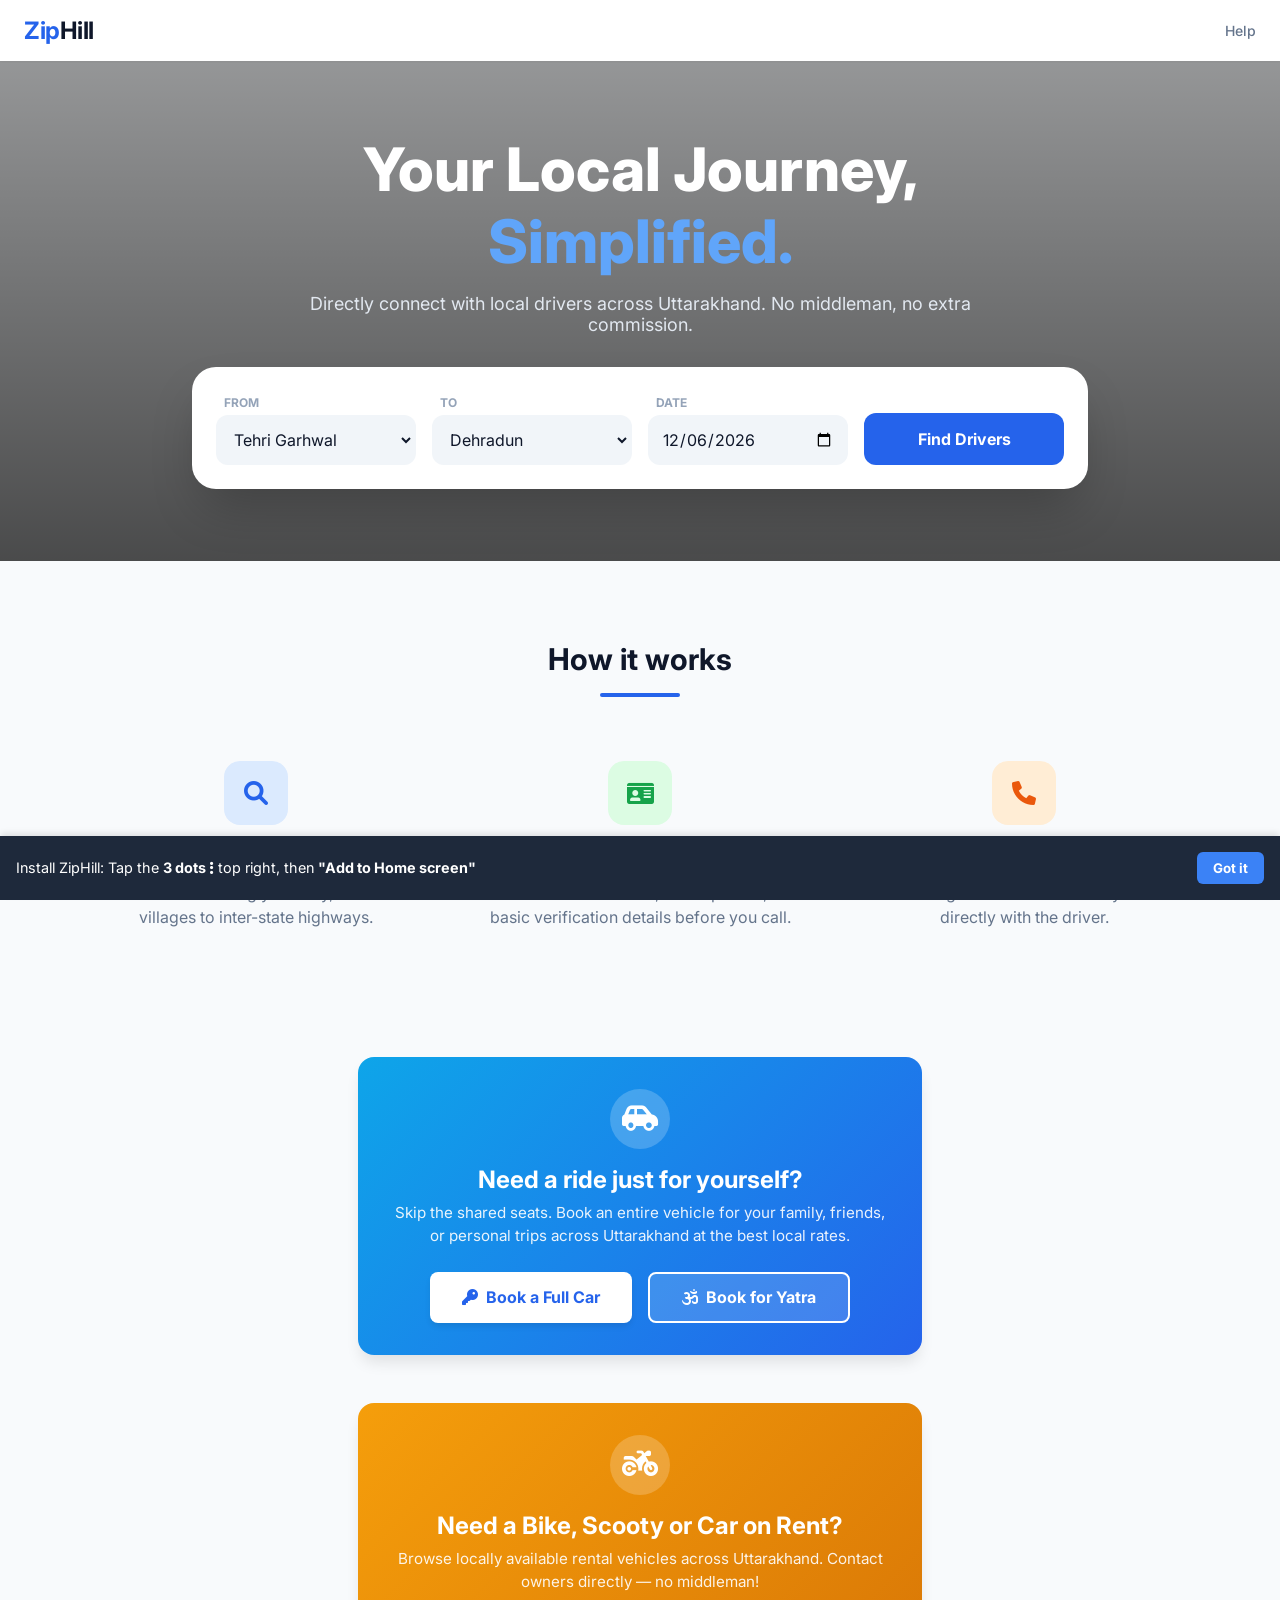
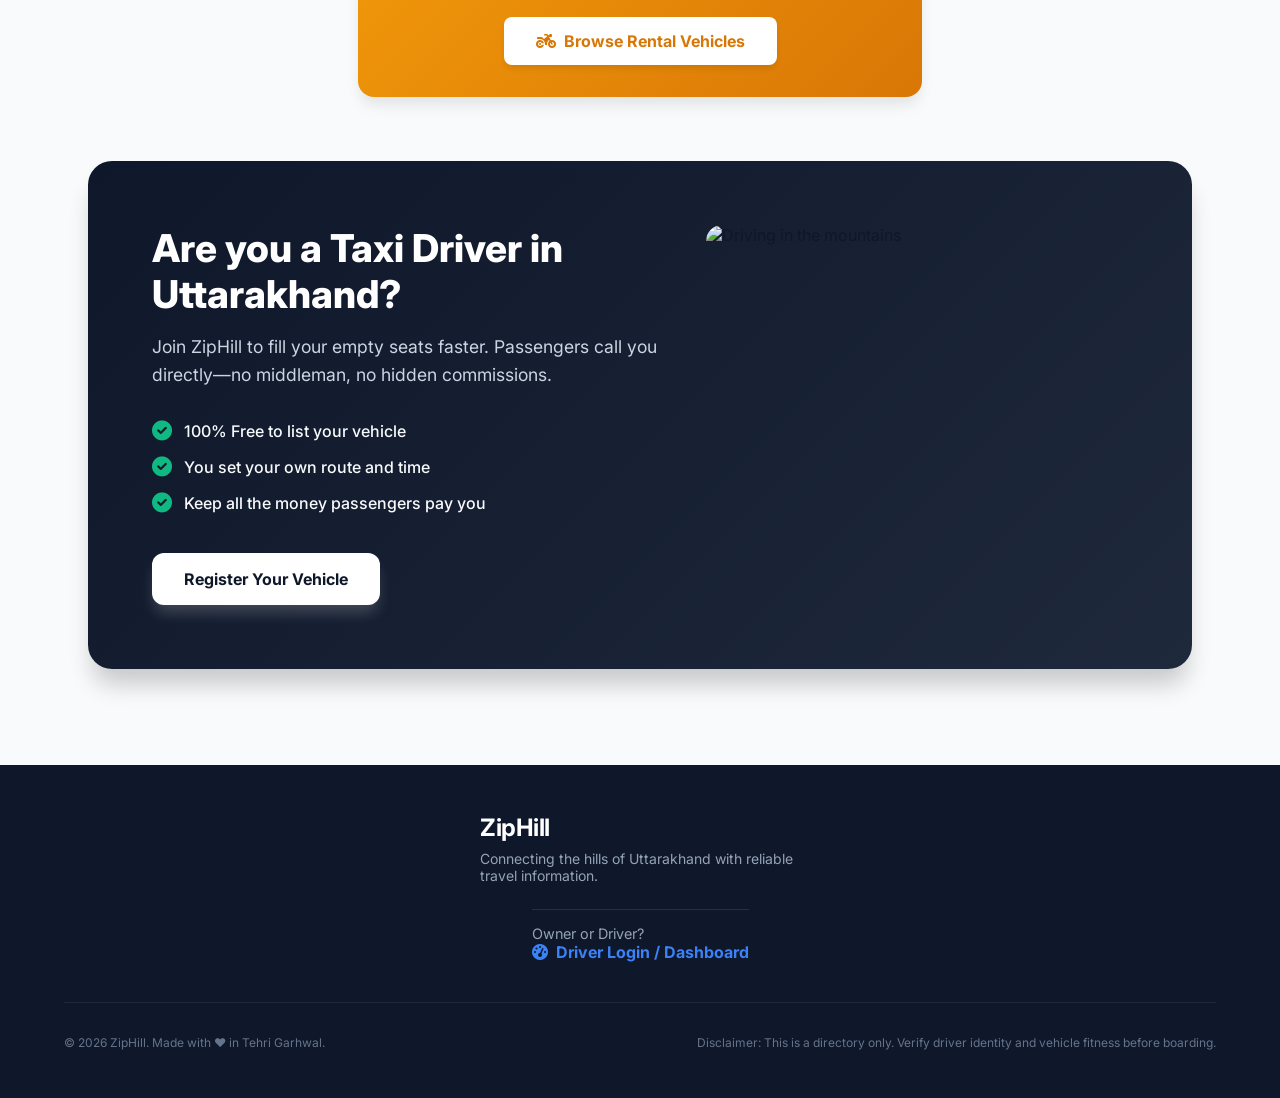
==== commit aba9c9c4: "Add rental CTA section for vehicle rentals Added a rental CTA section to promote vehicle rentals." ====
--- a/index.html
+++ b/index.html
@@ -205,6 +205,22 @@
             
         </div>
     </section>
+    <!-- Rental CTA Section -->
+    <section style="margin: 0 auto 2rem; max-width: 800px; padding: 0 1rem;">
+        <div style="background: linear-gradient(135deg, #f59e0b, #d97706); border-radius: 1rem; padding: 2rem; color: white; display: flex; flex-direction: column; align-items: center; text-align: center; box-shadow: 0 10px 15px -3px rgba(0,0,0,0.1);">
+            <div style="background: rgba(255,255,255,0.2); width: 60px; height: 60px; display: flex; justify-content: center; align-items: center; border-radius: 50%; margin-bottom: 1rem;">
+                <i class="fa-solid fa-motorcycle" style="font-size: 1.8rem;"></i>
+            </div>
+            <h2 style="font-size: 1.5rem; margin-bottom: 0.5rem;">Need a Bike, Scooty or Car on Rent?</h2>
+            <p style="margin-bottom: 1.5rem; font-size: 0.95rem; opacity: 0.9; max-width: 500px; line-height: 1.5;">
+                Browse locally available rental vehicles across Uttarakhand. Contact owners directly — no middleman!
+            </p>
+            <button onclick="window.location.href='rental.html'" style="background: white; color: #d97706; border: none; padding: 0.85rem 2rem; border-radius: 0.5rem; font-weight: 700; font-size: 1rem; cursor: pointer; display: flex; align-items: center; gap: 0.5rem; box-shadow: 0 4px 6px -1px rgba(0,0,0,0.1);">
+                <i class="fa-solid fa-motorcycle"></i> Browse Rental Vehicles
+            </button>
+        </div>
+    </section>
+
     <section class="driver-cta">
         <div class="cta-container">
             <div class="cta-content">
@@ -249,4 +265,4 @@
     </div>
 </footer>
 </body>
-</html>+</html>
